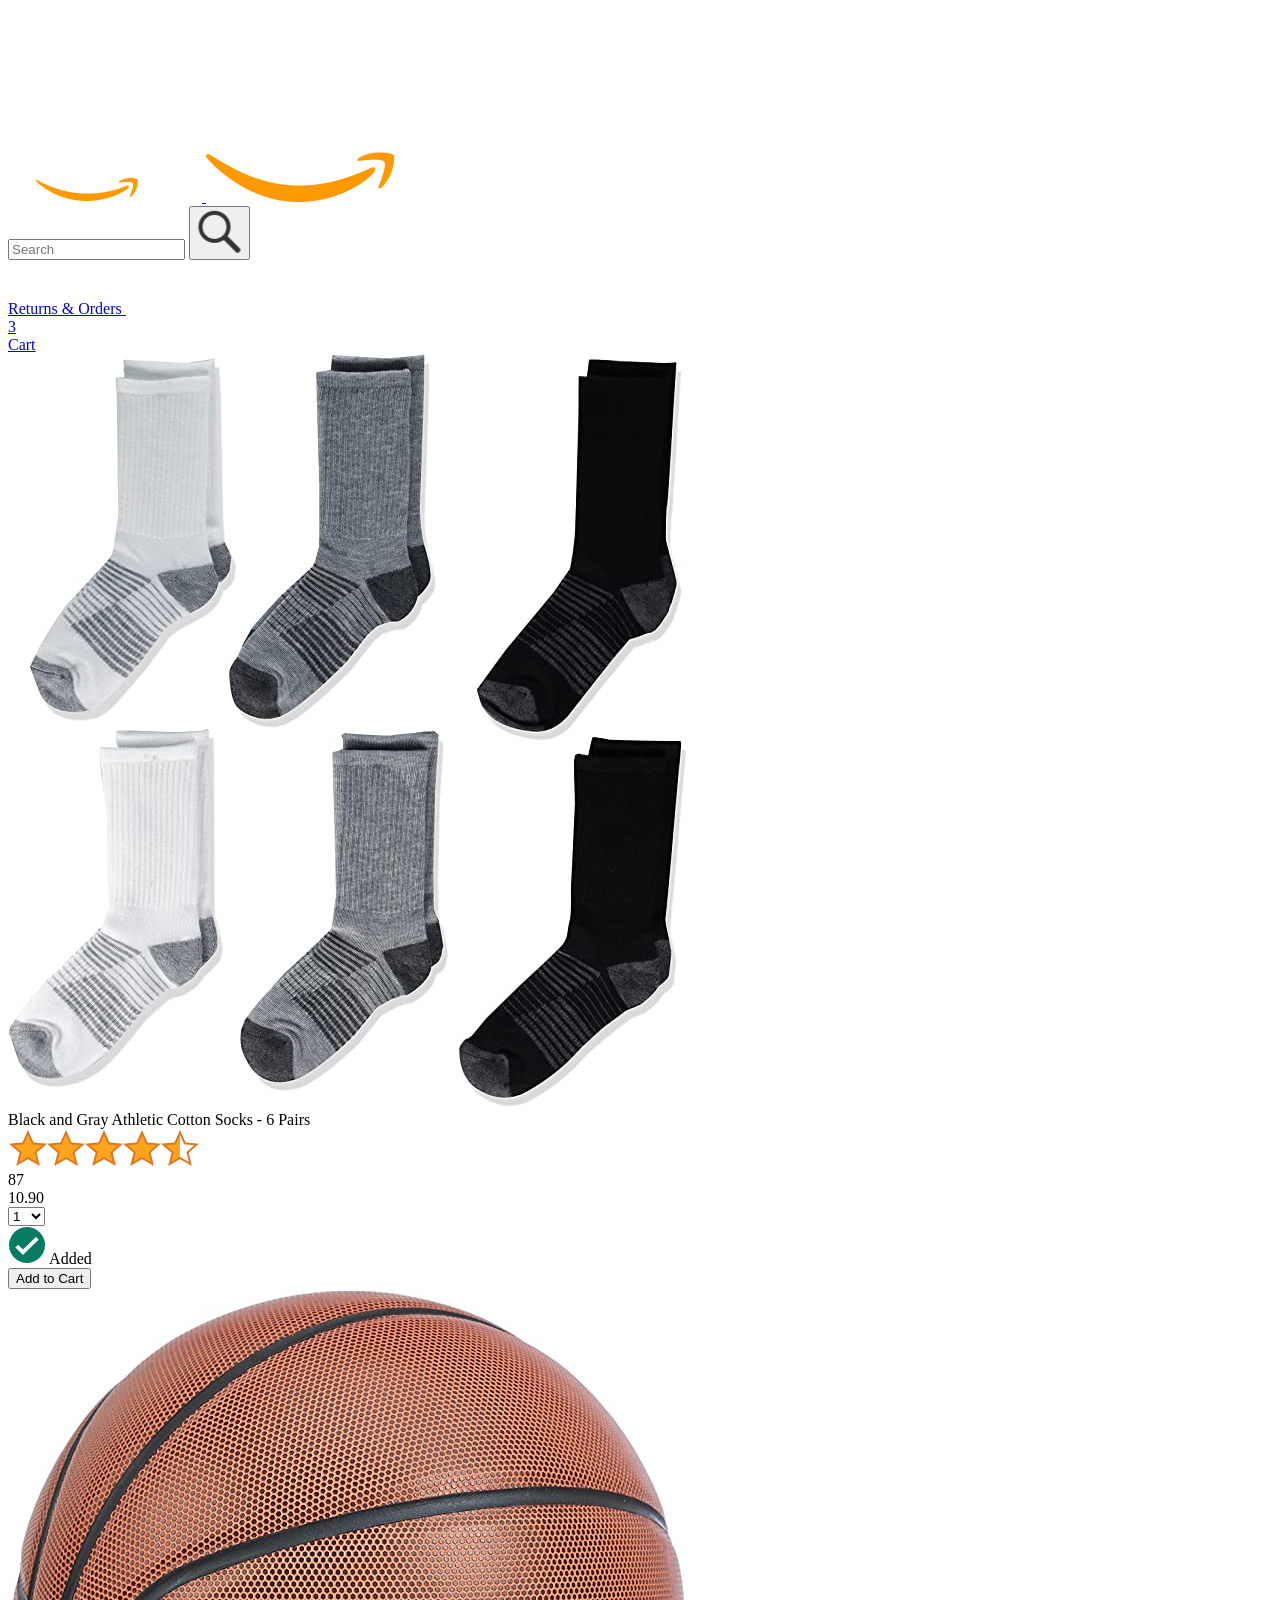
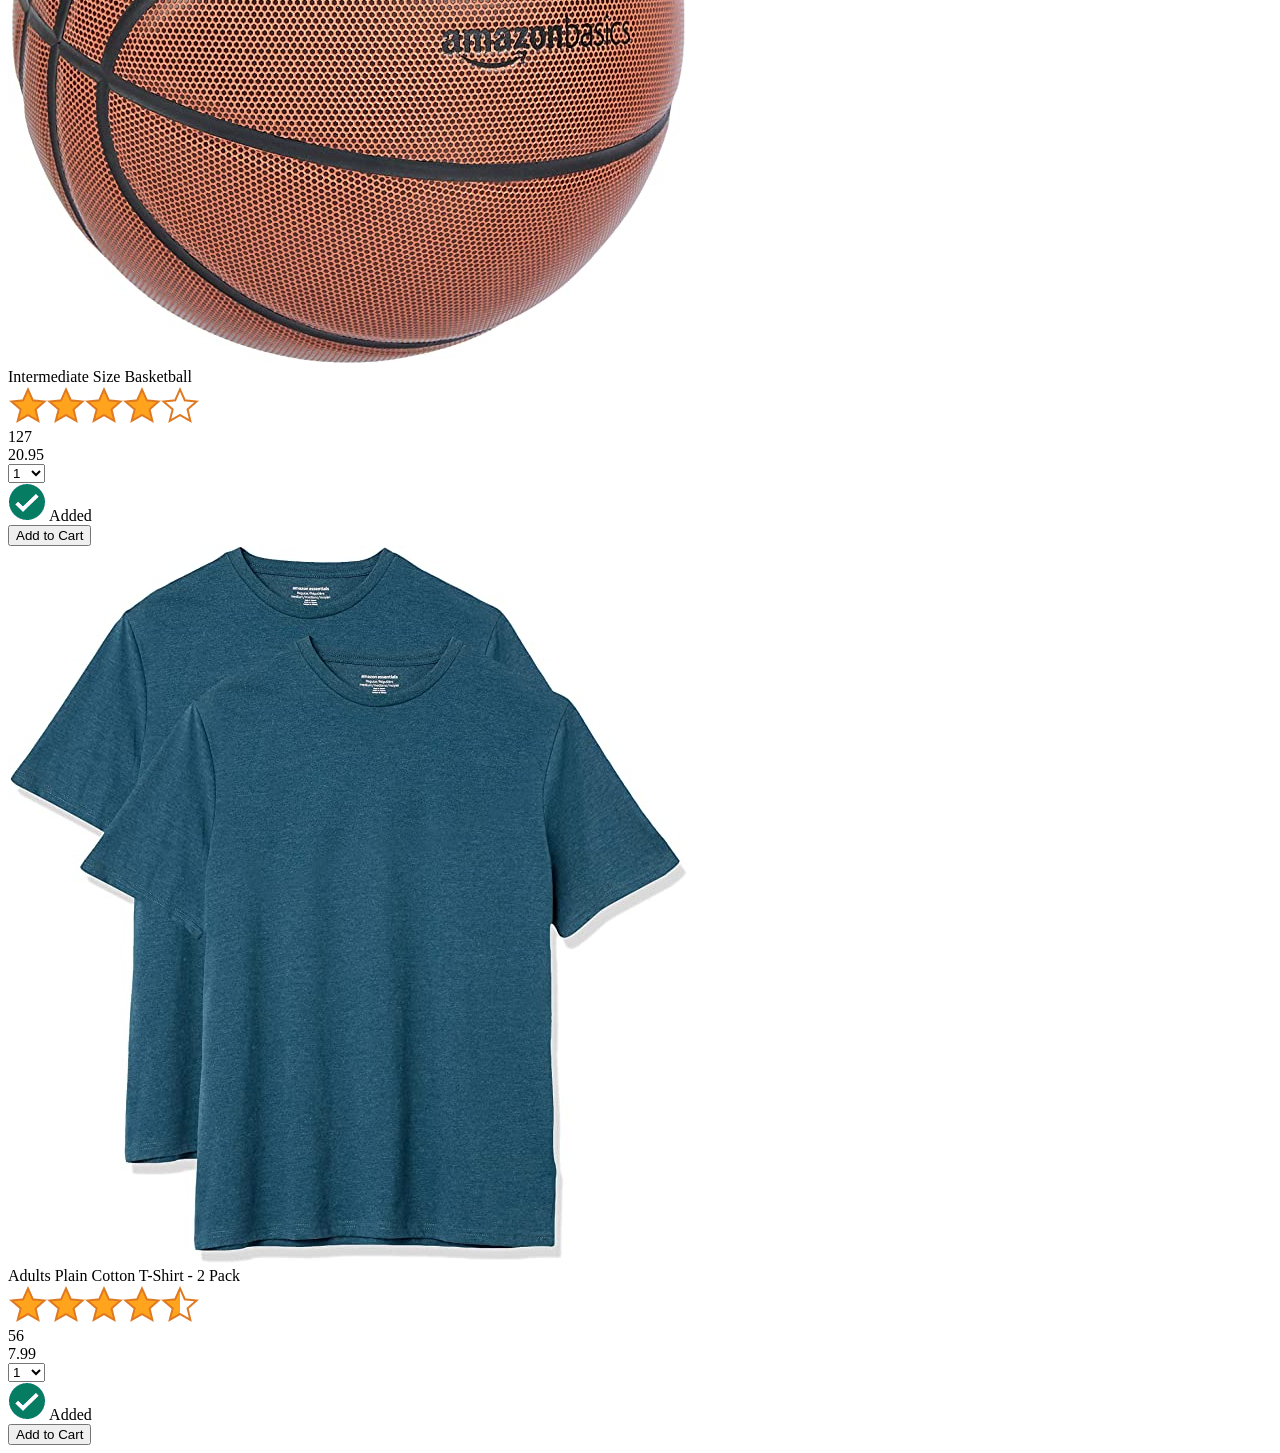
==== amazon.html @ 0410011c "genarate HTML with javaScript" ====
<!DOCTYPE html>
<html>
  <head>
    <title>Amazon Project</title>

    <!-- This code is needed for responsive design to work.
      (Responsive design = make the website look good on
      smaller screen sizes like a phone or a tablet). -->

    <meta name="viewport" content="width=device-width, initial-scale=1">

    <!-- Load a font called Roboto from Google Fonts. -->
    <link rel="preconnect" href="https://fonts.googleapis.com">
    <link rel="preconnect" href="https://fonts.gstatic.com" crossorigin>
    <link href="https://fonts.googleapis.com/css2?family=Roboto:wght@400;500;700&display=swap" rel="stylesheet">

    <!-- Here are the CSS files for this page. -->
    <link rel="stylesheet" href="styles/shared/general.css">
    <link rel="stylesheet" href="styles/shared/amazon-header.css">
    <link rel="stylesheet" href="styles/pages/amazon.css">
  </head>
  <body>
    <div class="amazon-header">
      <div class="amazon-header-left-section">
        <a href="amazon.html" class="header-link">
          <img class="amazon-logo"
            src="images/amazon-logo-white.png">
          <img class="amazon-mobile-logo"
            src="images/amazon-mobile-logo-white.png">
        </a>
      </div>

      <div class="amazon-header-middle-section">
        <input class="search-bar" type="text" placeholder="Search">

        <button class="search-button">
          <img class="search-icon" src="images/icons/search-icon.png">
        </button>
      </div>

      <div class="amazon-header-right-section">
        <a class="orders-link header-link" href="orders.html">
          <span class="returns-text">Returns</span>
          <span class="orders-text">& Orders</span>
        </a>

        <a class="cart-link header-link" href="checkout.html">
          <img class="cart-icon" src="images/icons/cart-icon.png">
          <div class="cart-quantity">3</div>
          <div class="cart-text">Cart</div>
        </a>
      </div>
    </div>
    
    <div class="main">
      <div class="products-grid js-products-grid">
       
      </div>
    </div>

    <script src="/scripts/amazon.js"></script>
  </body>
</html>
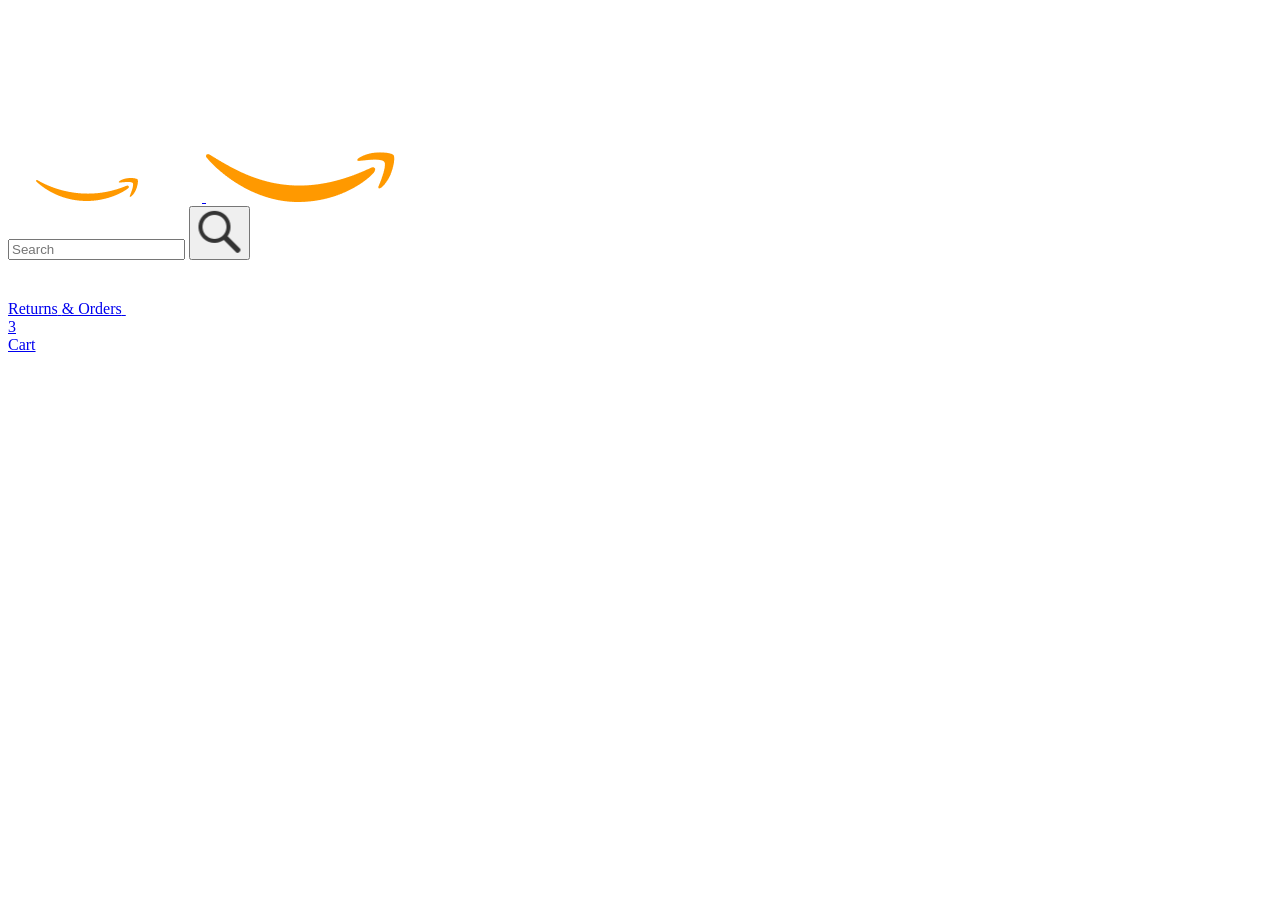
==== commit 3ce2020a: "use product.js file" ====
--- a/amazon.html
+++ b/amazon.html
@@ -58,6 +58,8 @@
       </div>
     </div>
 
+
+    <script src="data/products.js"></script>
     <script src="/scripts/amazon.js"></script>
   </body>
 </html>
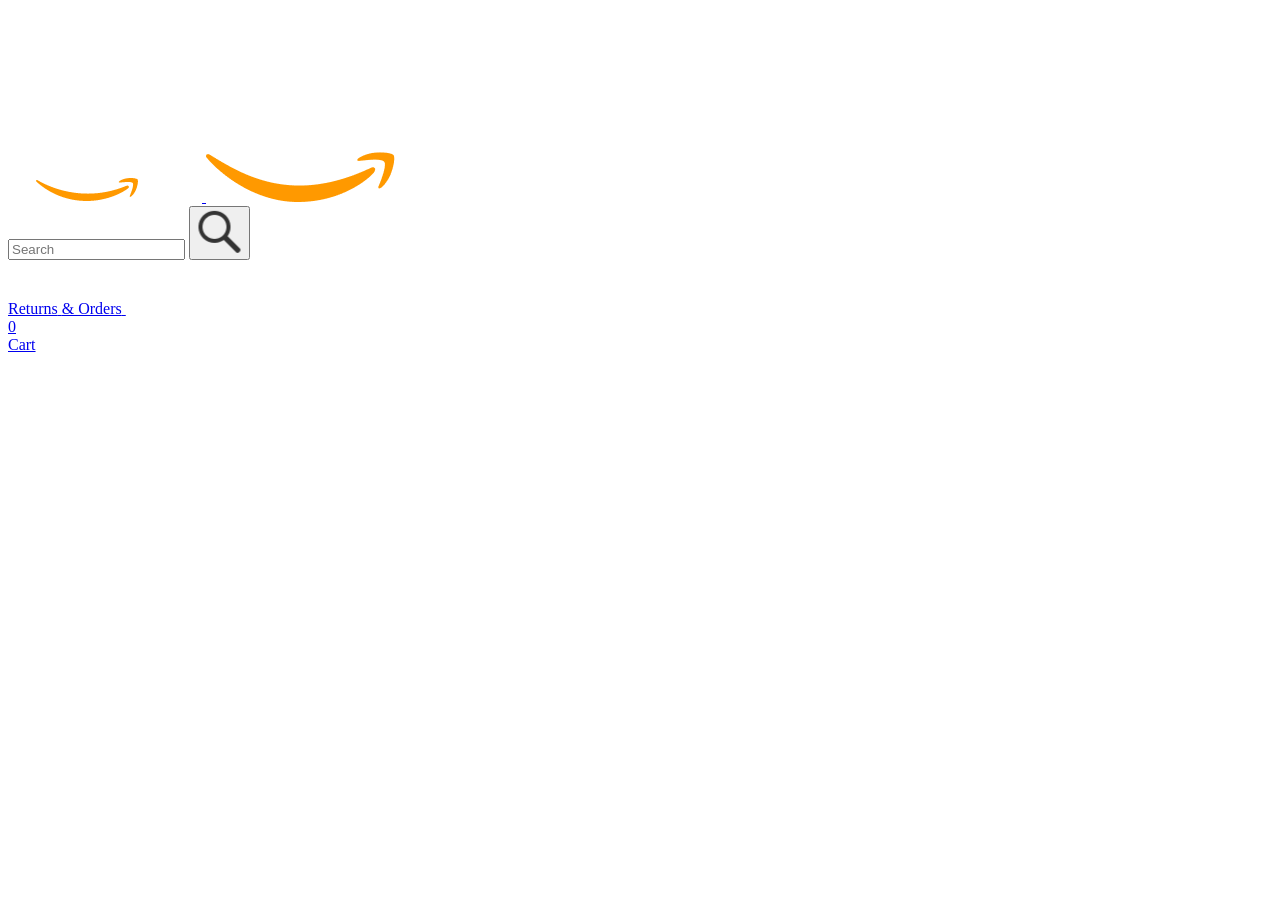
==== commit b84b47e4: "make the cart quantity interactive" ====
--- a/amazon.html
+++ b/amazon.html
@@ -46,7 +46,7 @@
 
         <a class="cart-link header-link" href="checkout.html">
           <img class="cart-icon" src="images/icons/cart-icon.png">
-          <div class="cart-quantity">3</div>
+          <div class="cart-quantity js-cart-quantity">0</div>
           <div class="cart-text">Cart</div>
         </a>
       </div>
@@ -59,6 +59,7 @@
     </div>
 
 
+    <script src="data/cart.js"></script>
     <script src="data/products.js"></script>
     <script src="/scripts/amazon.js"></script>
   </body>
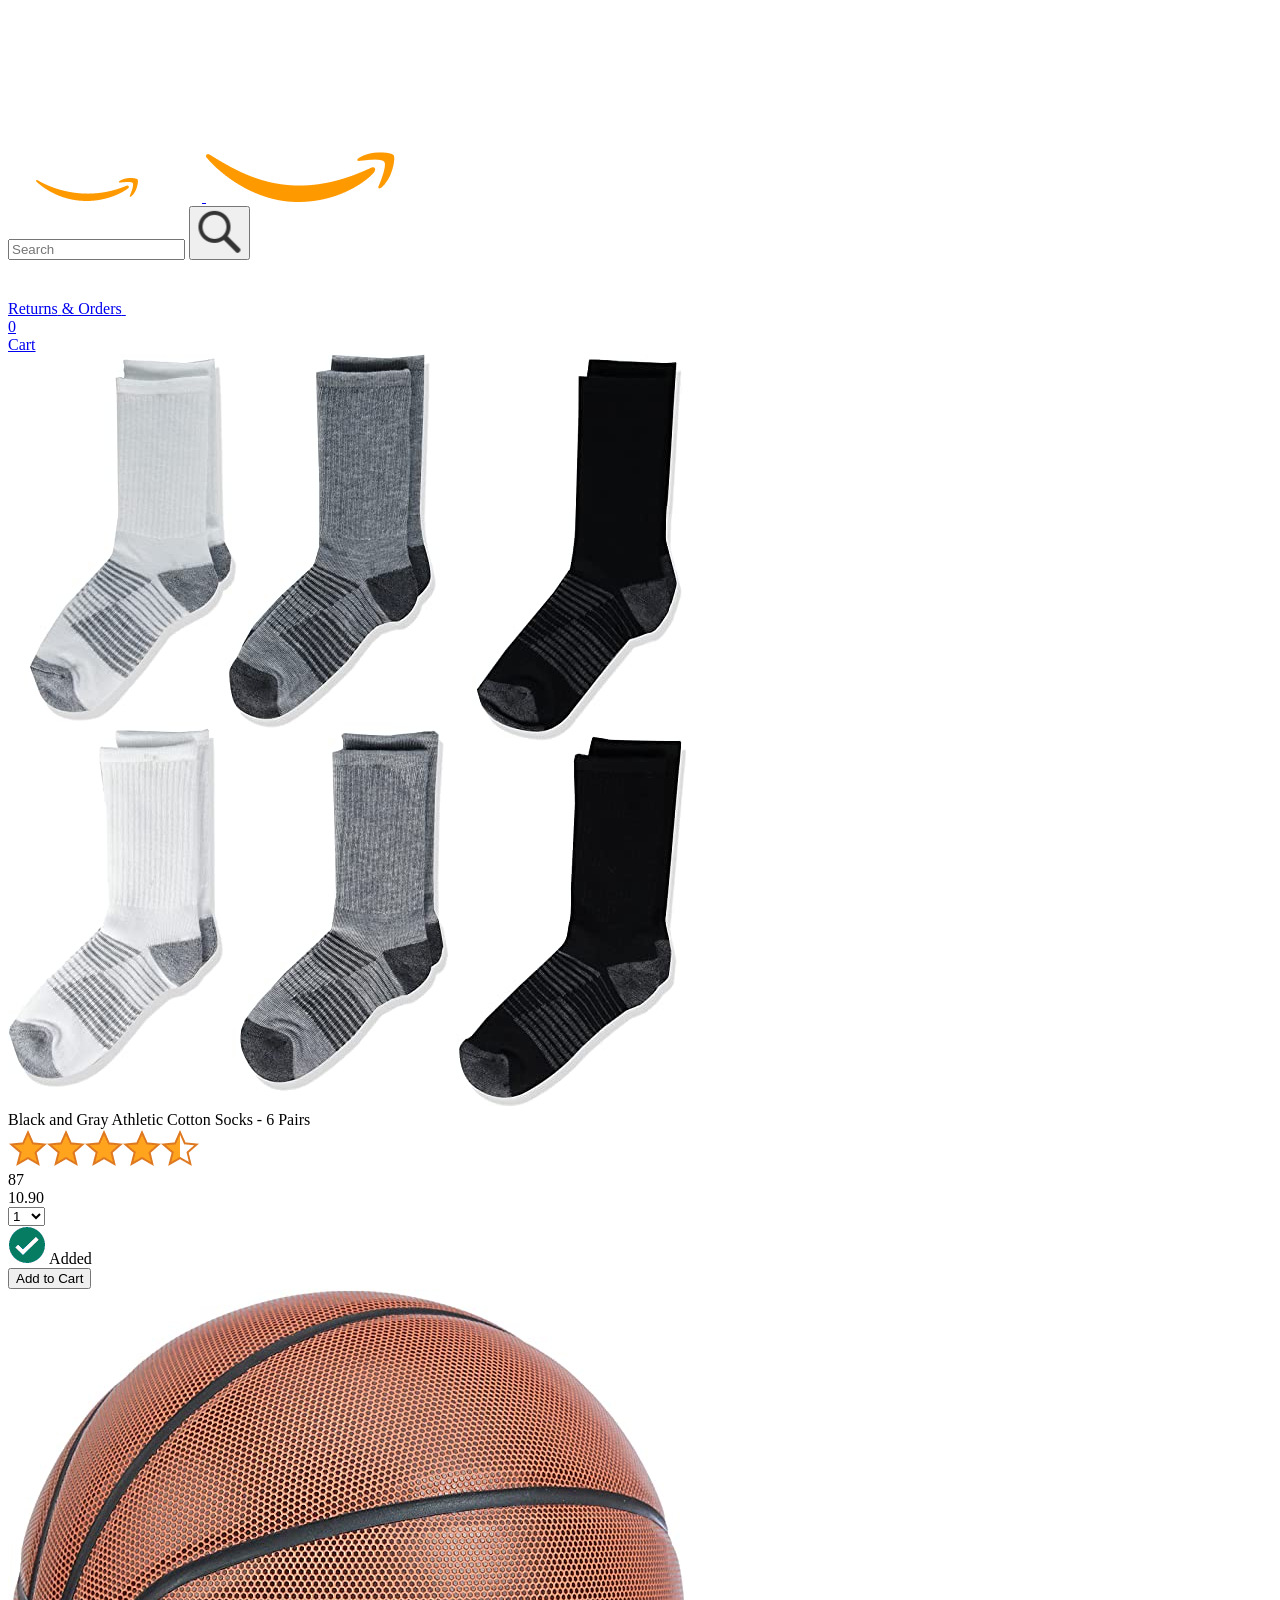
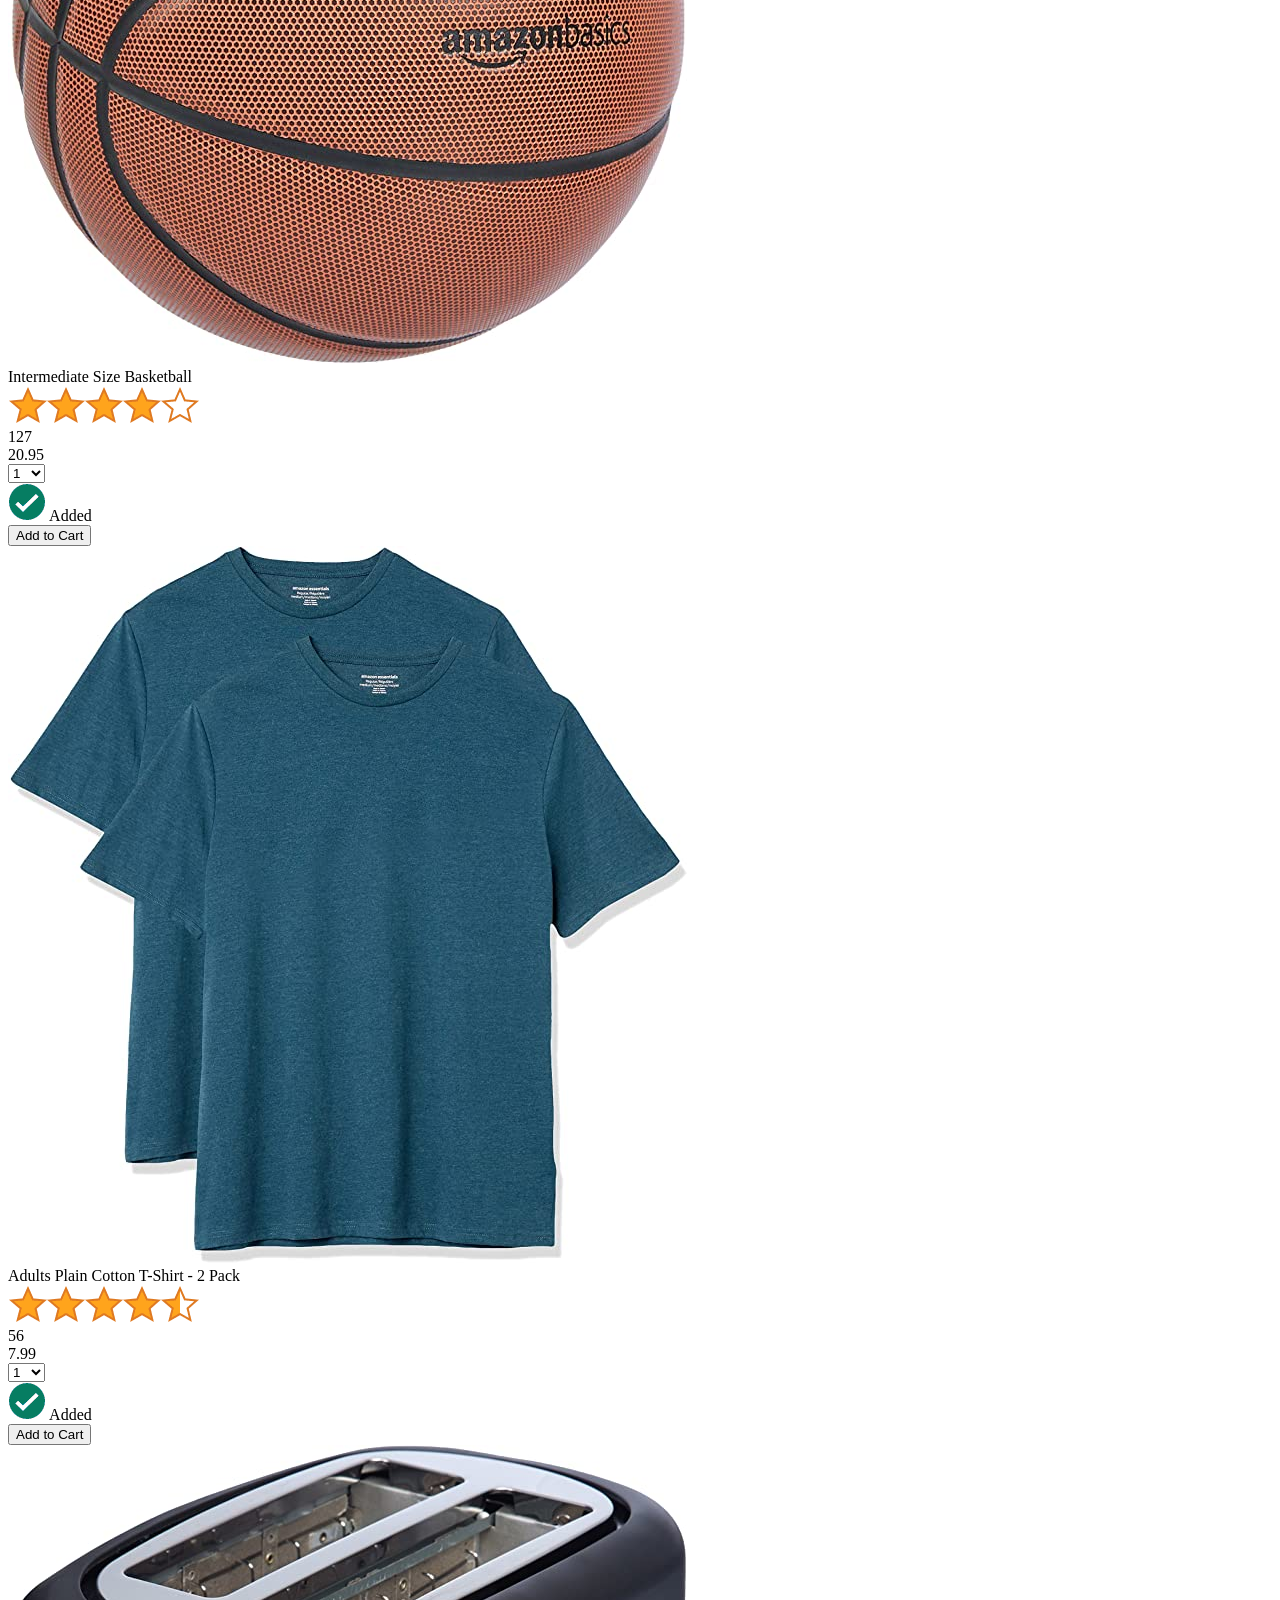
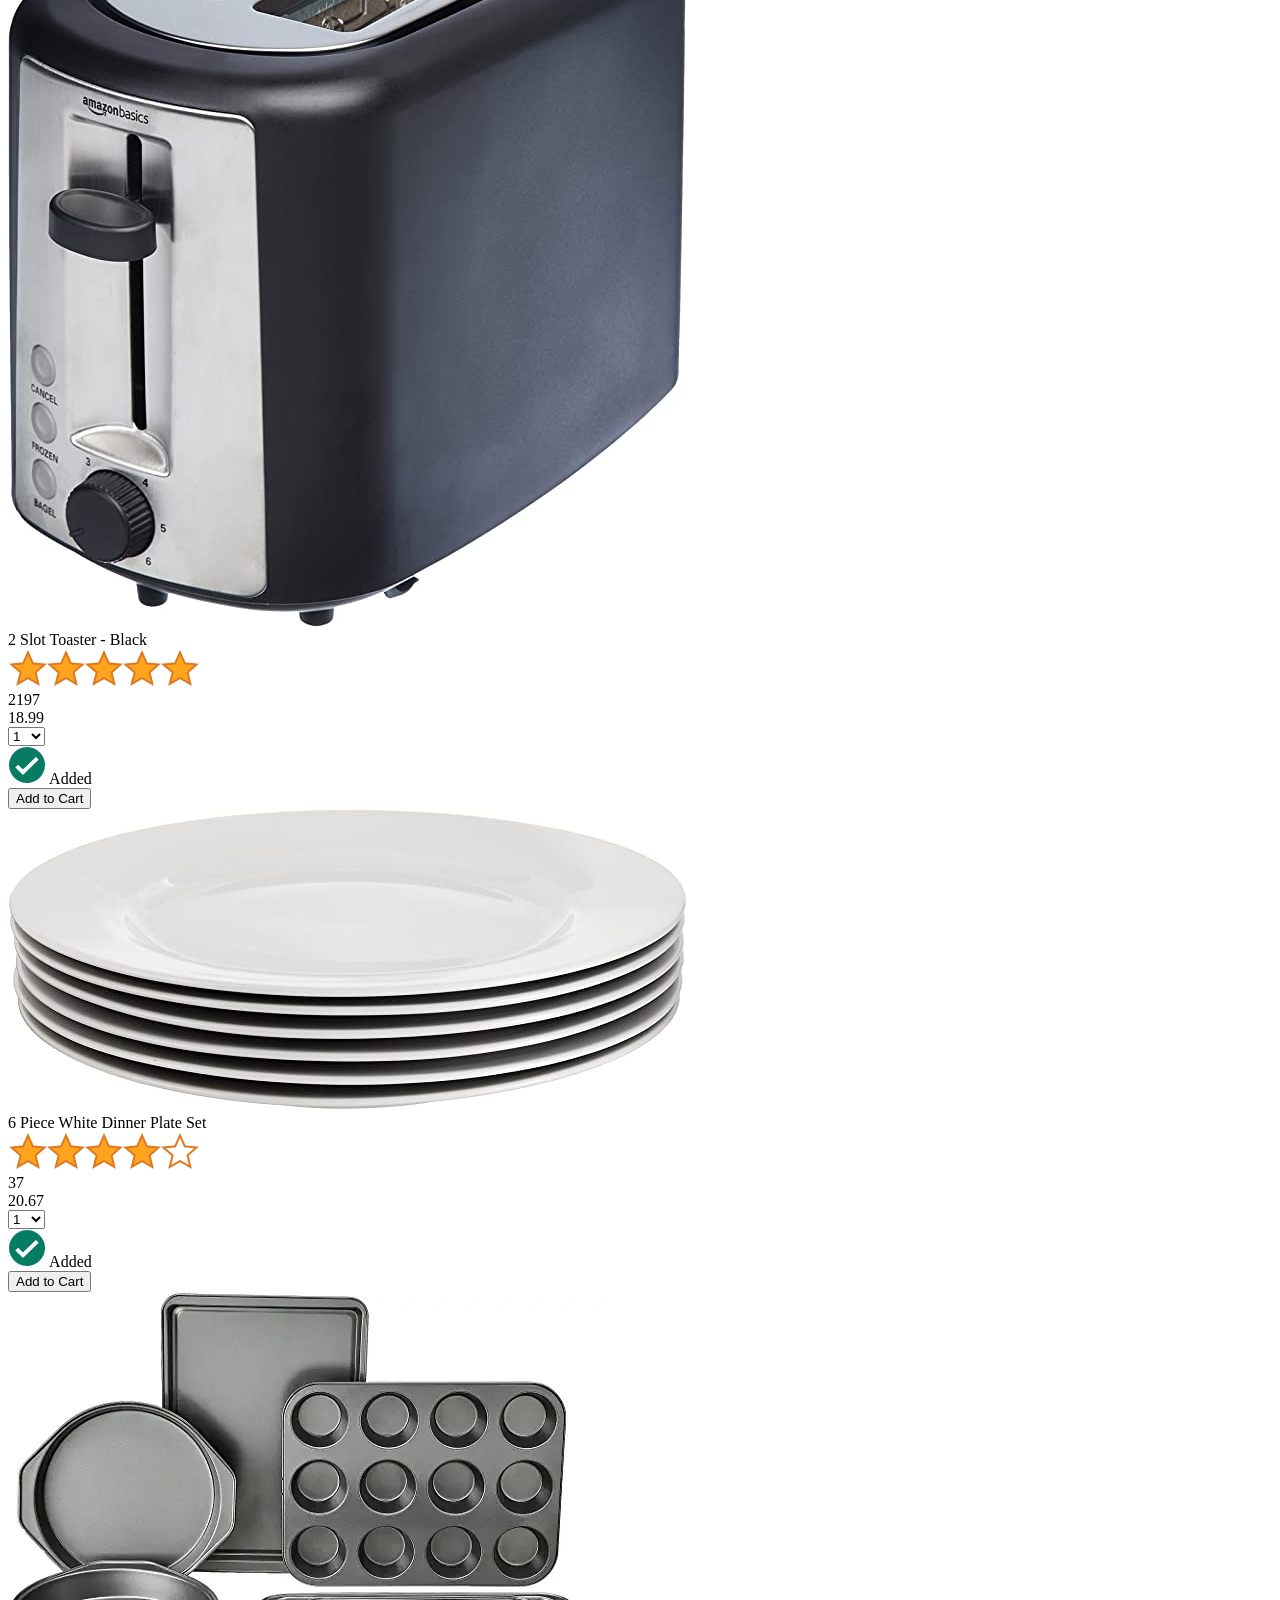
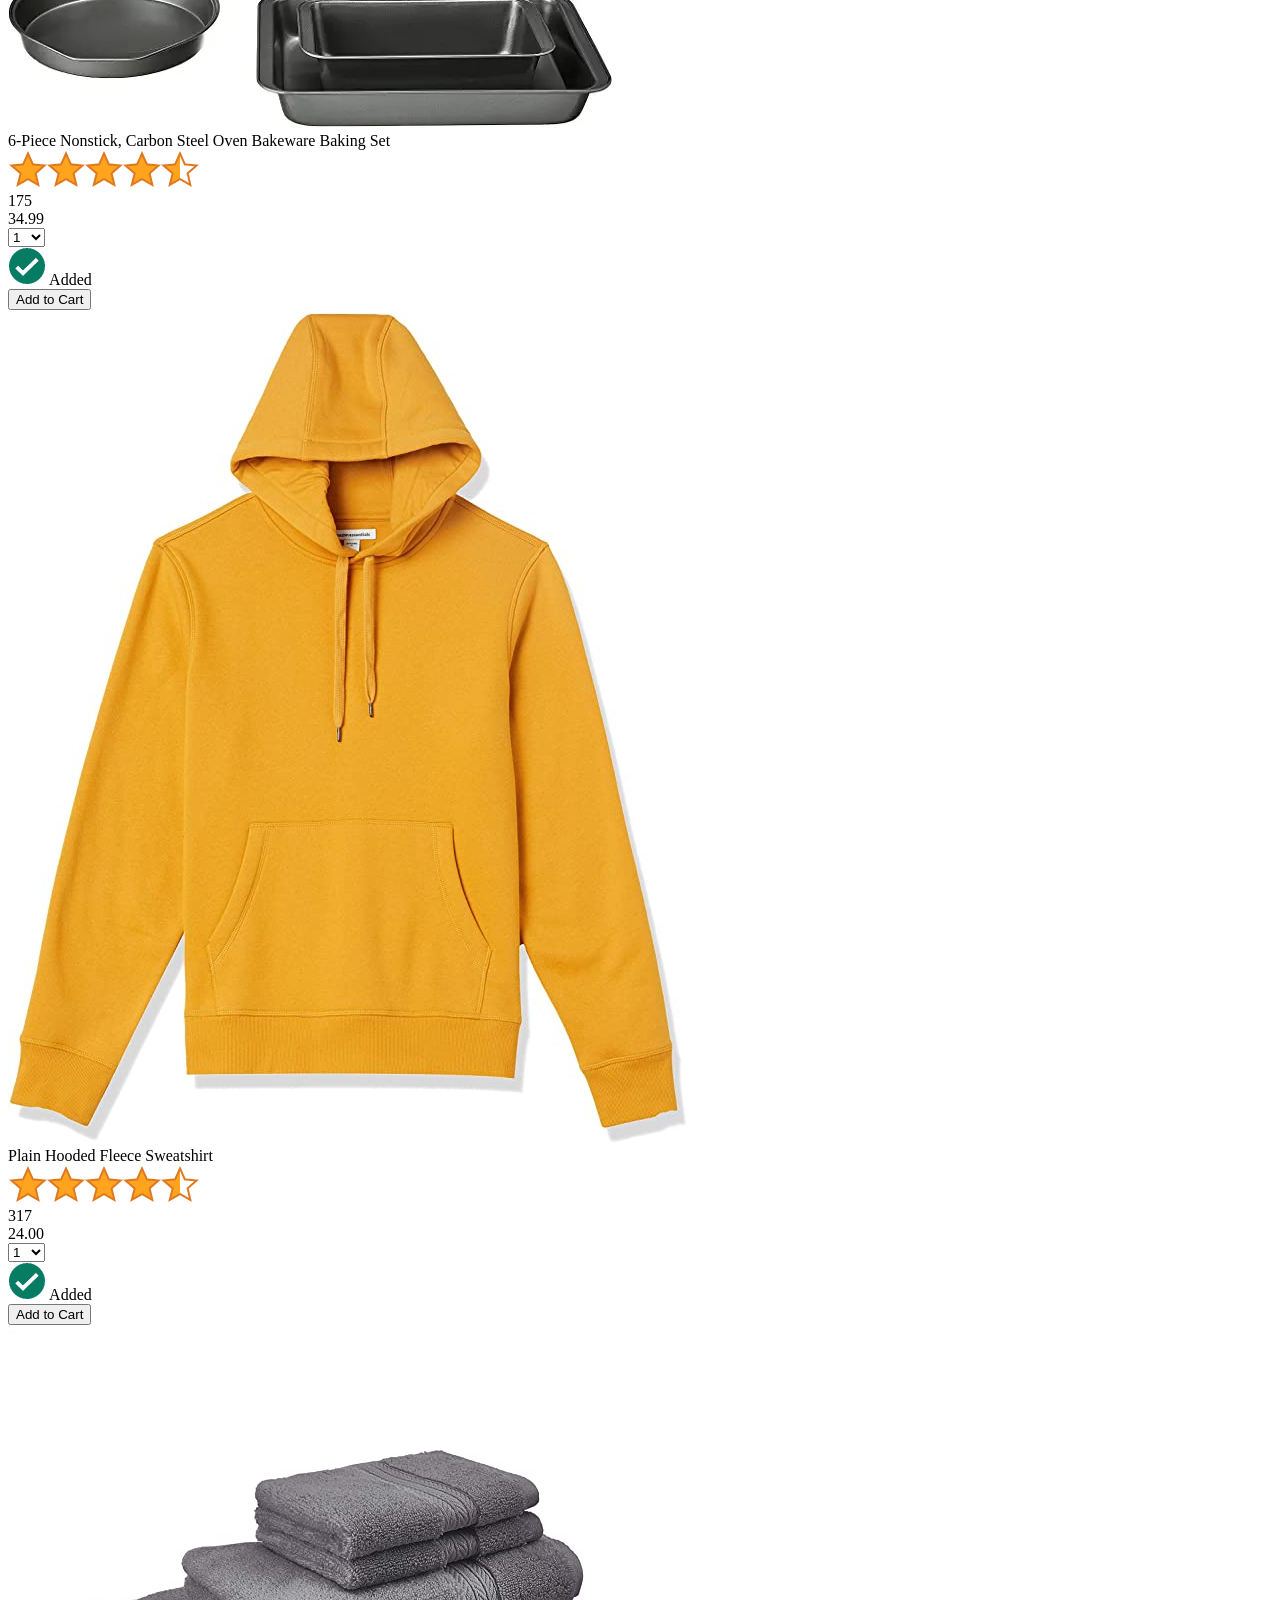
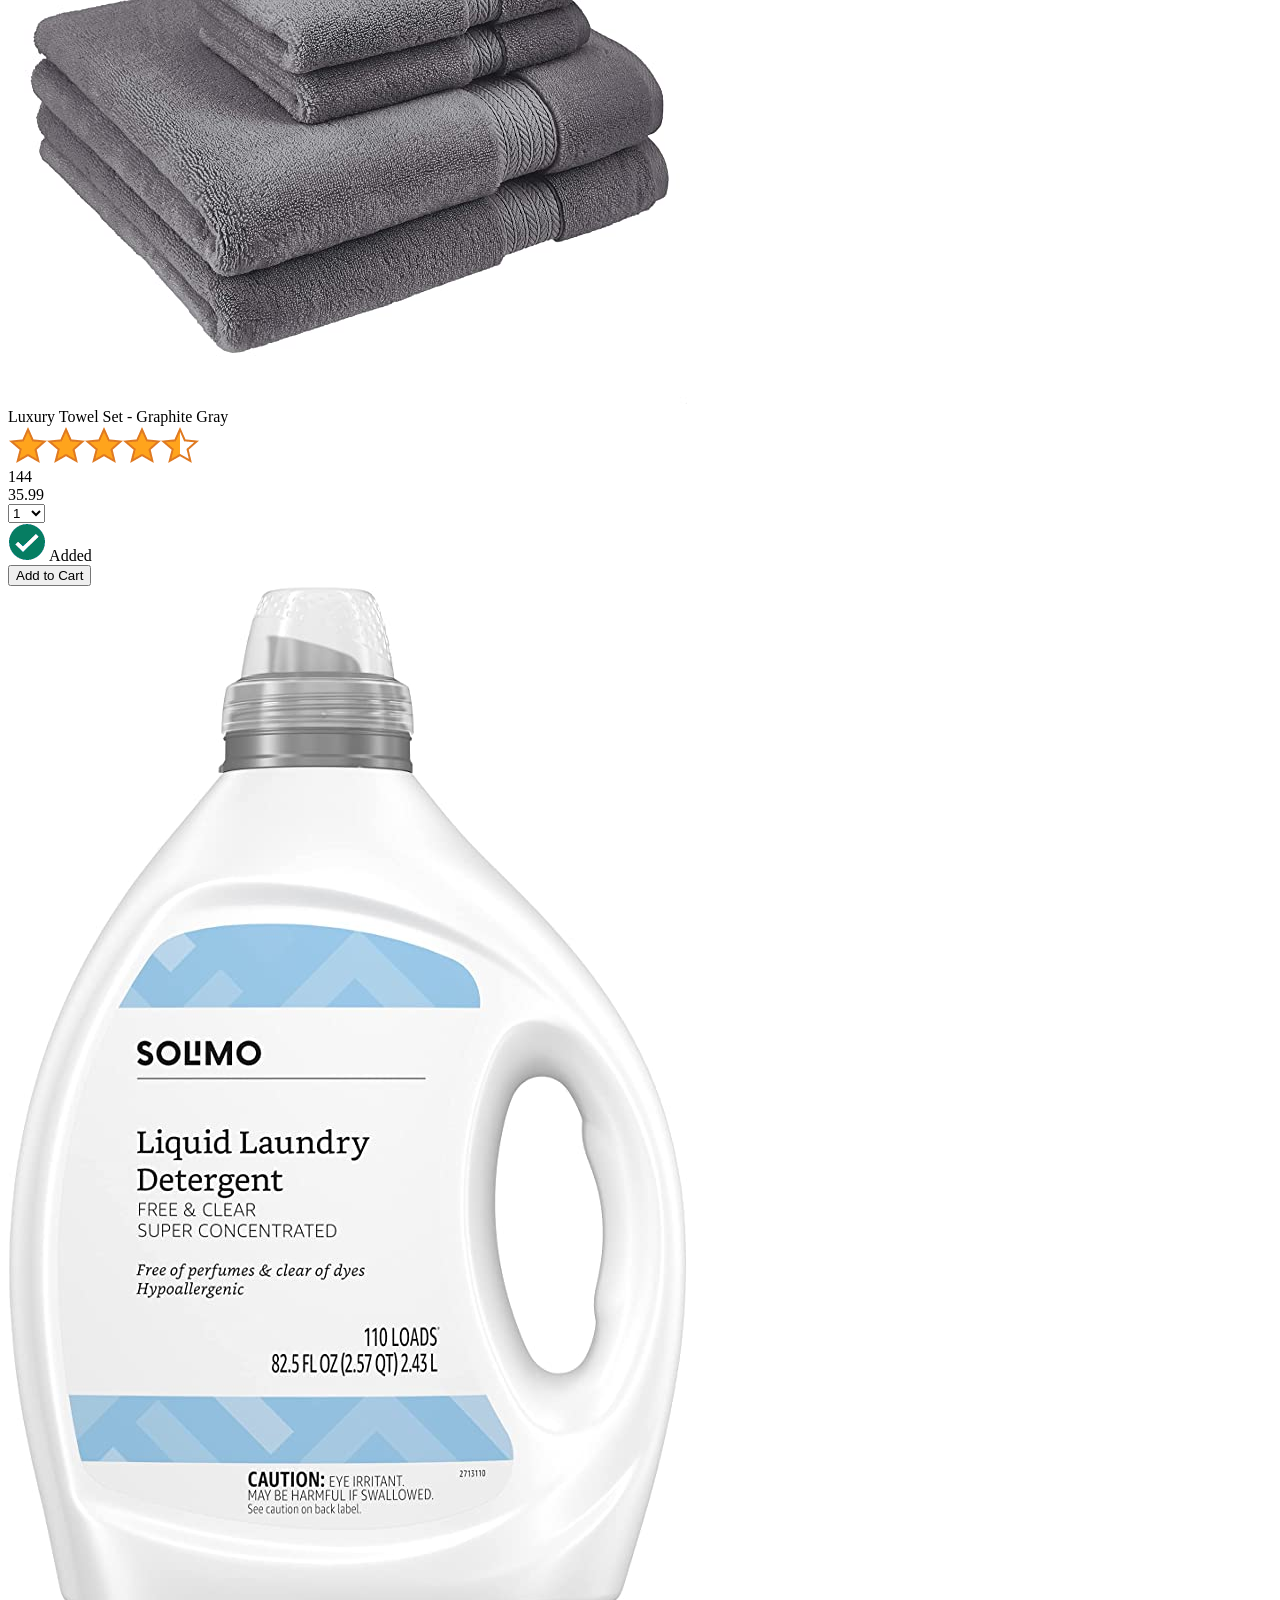
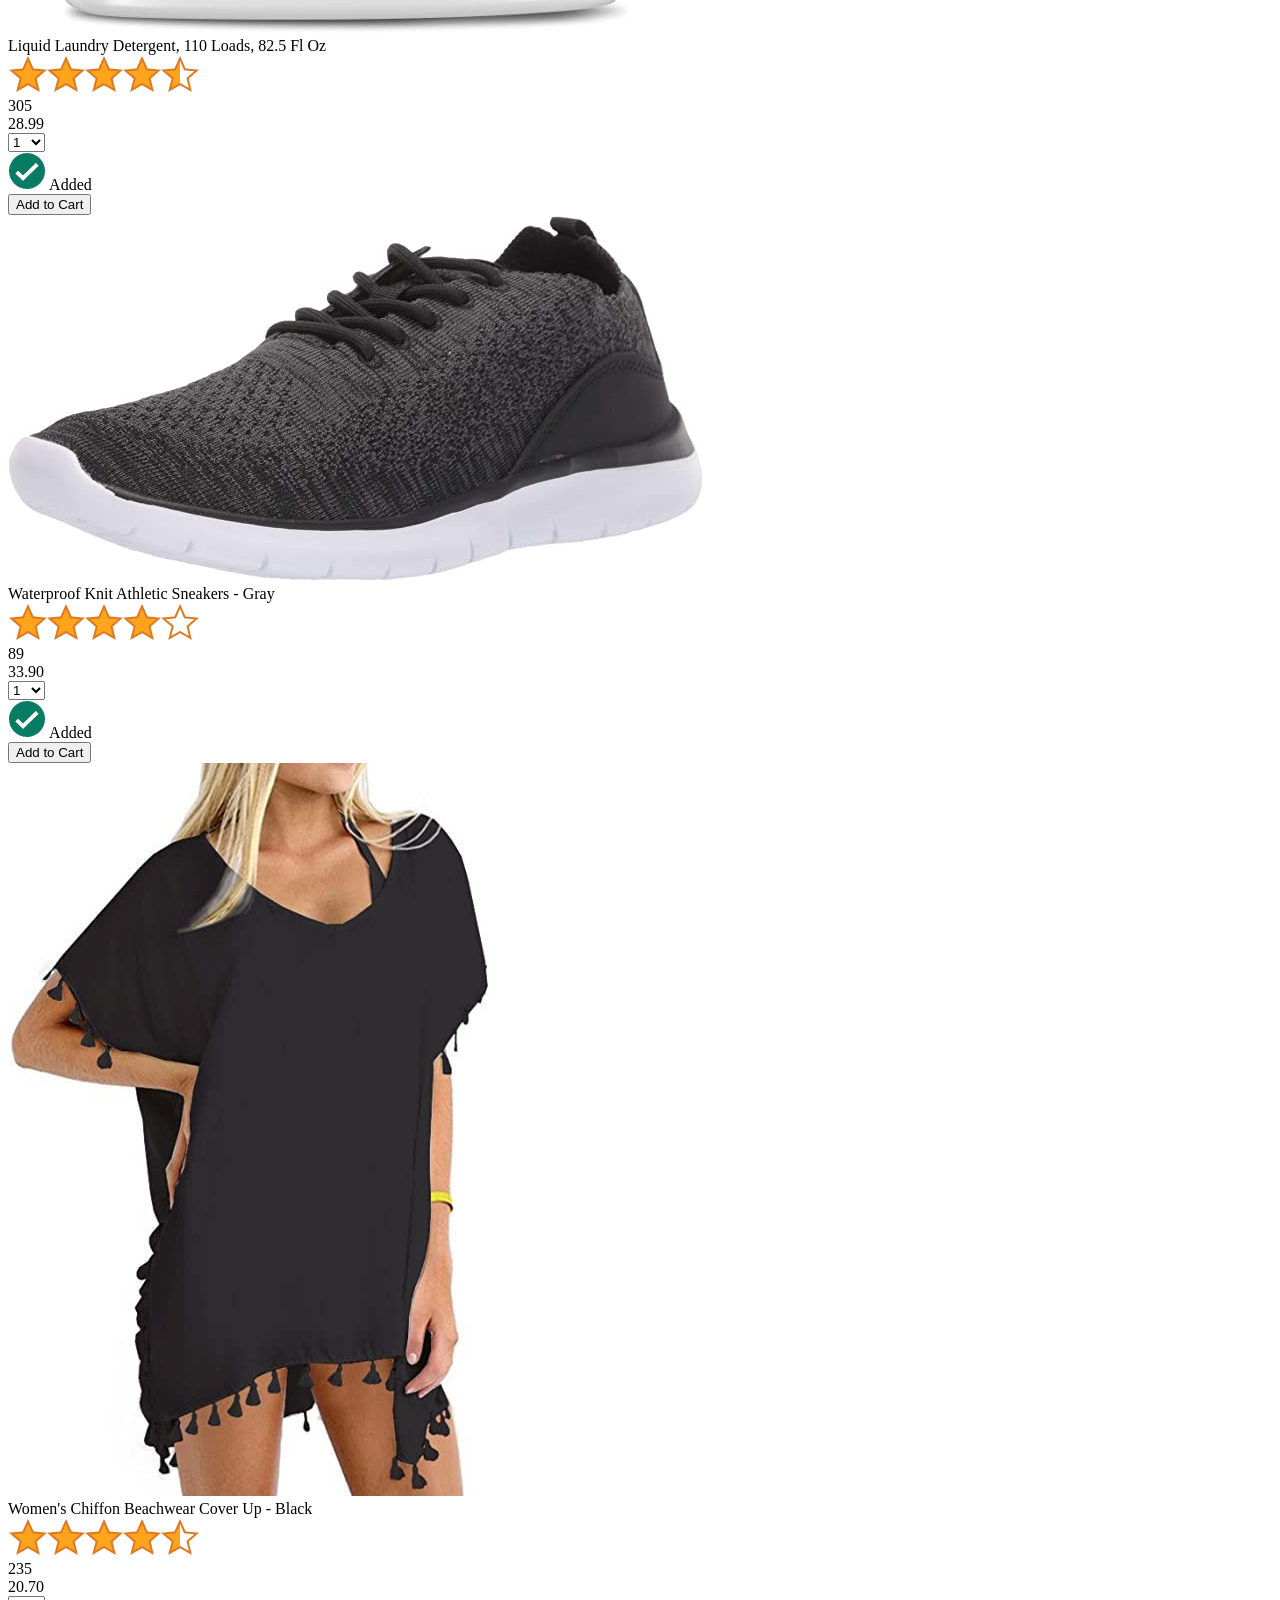
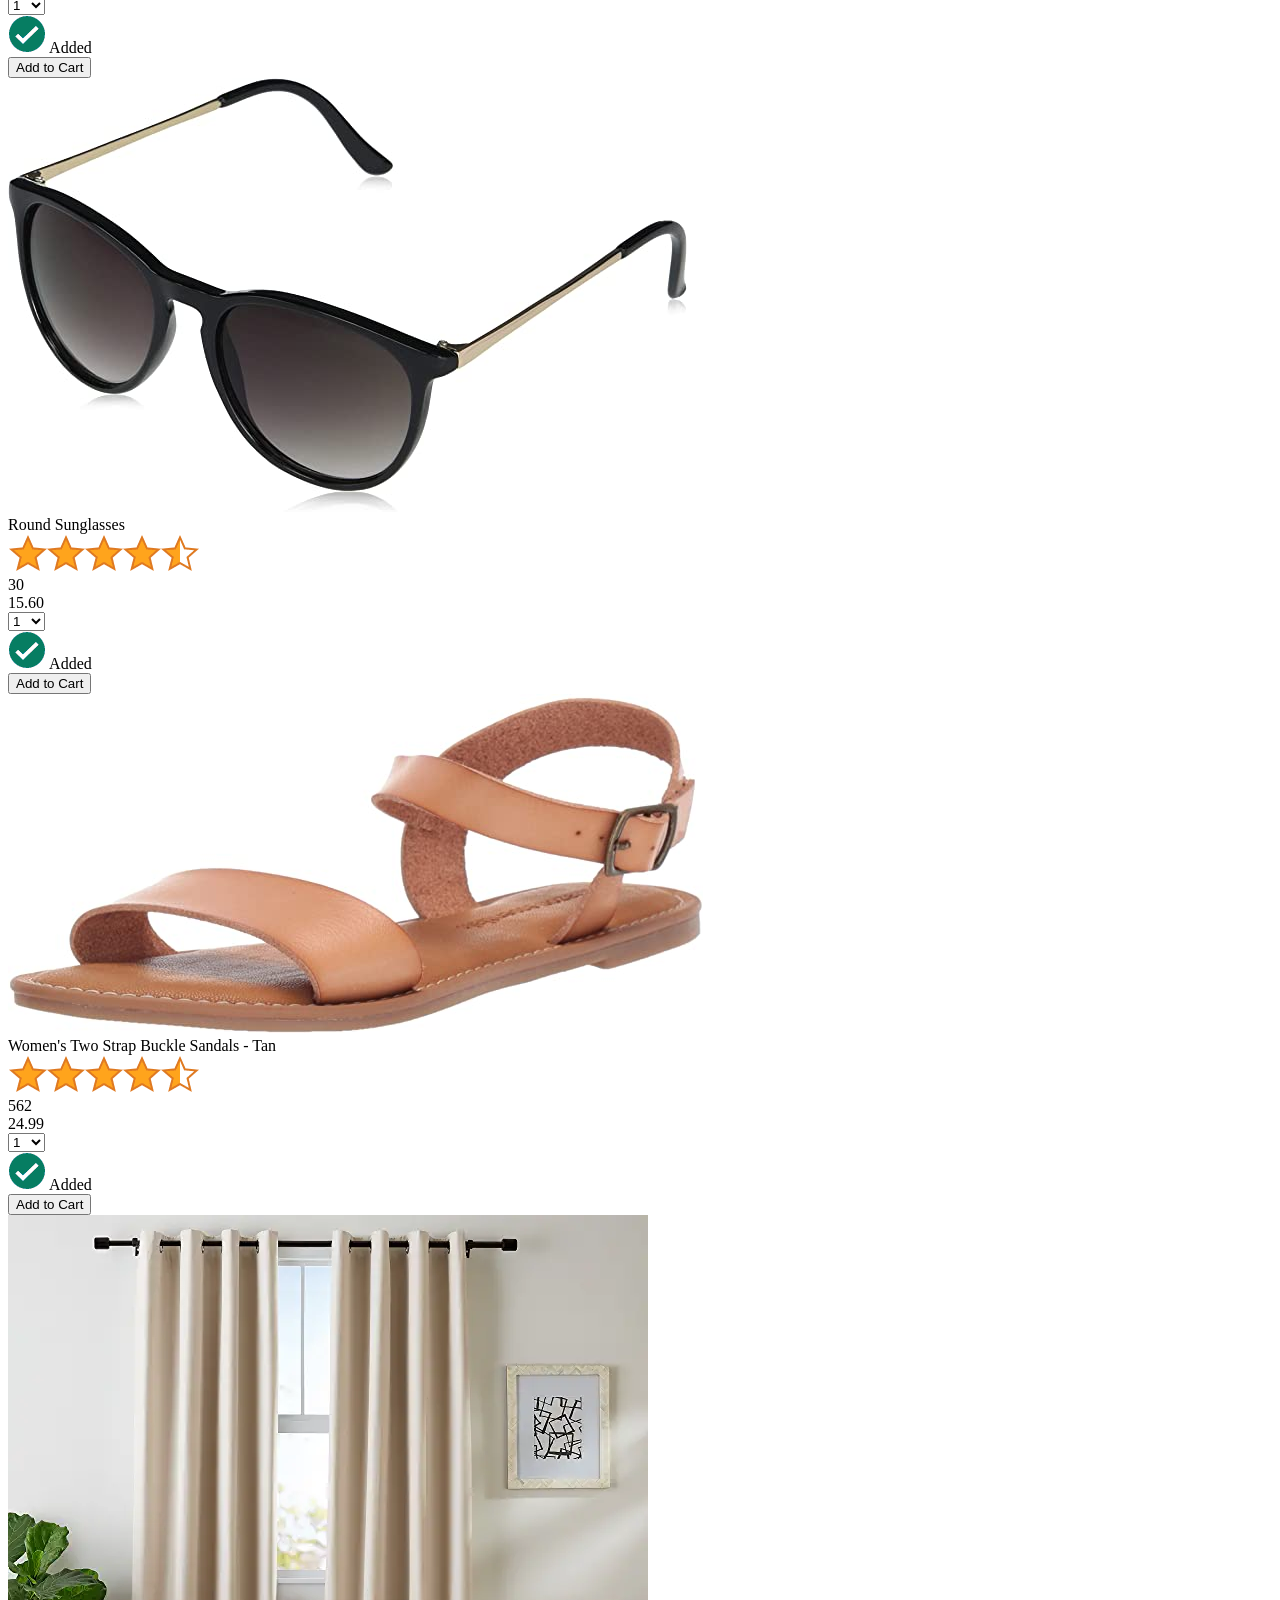
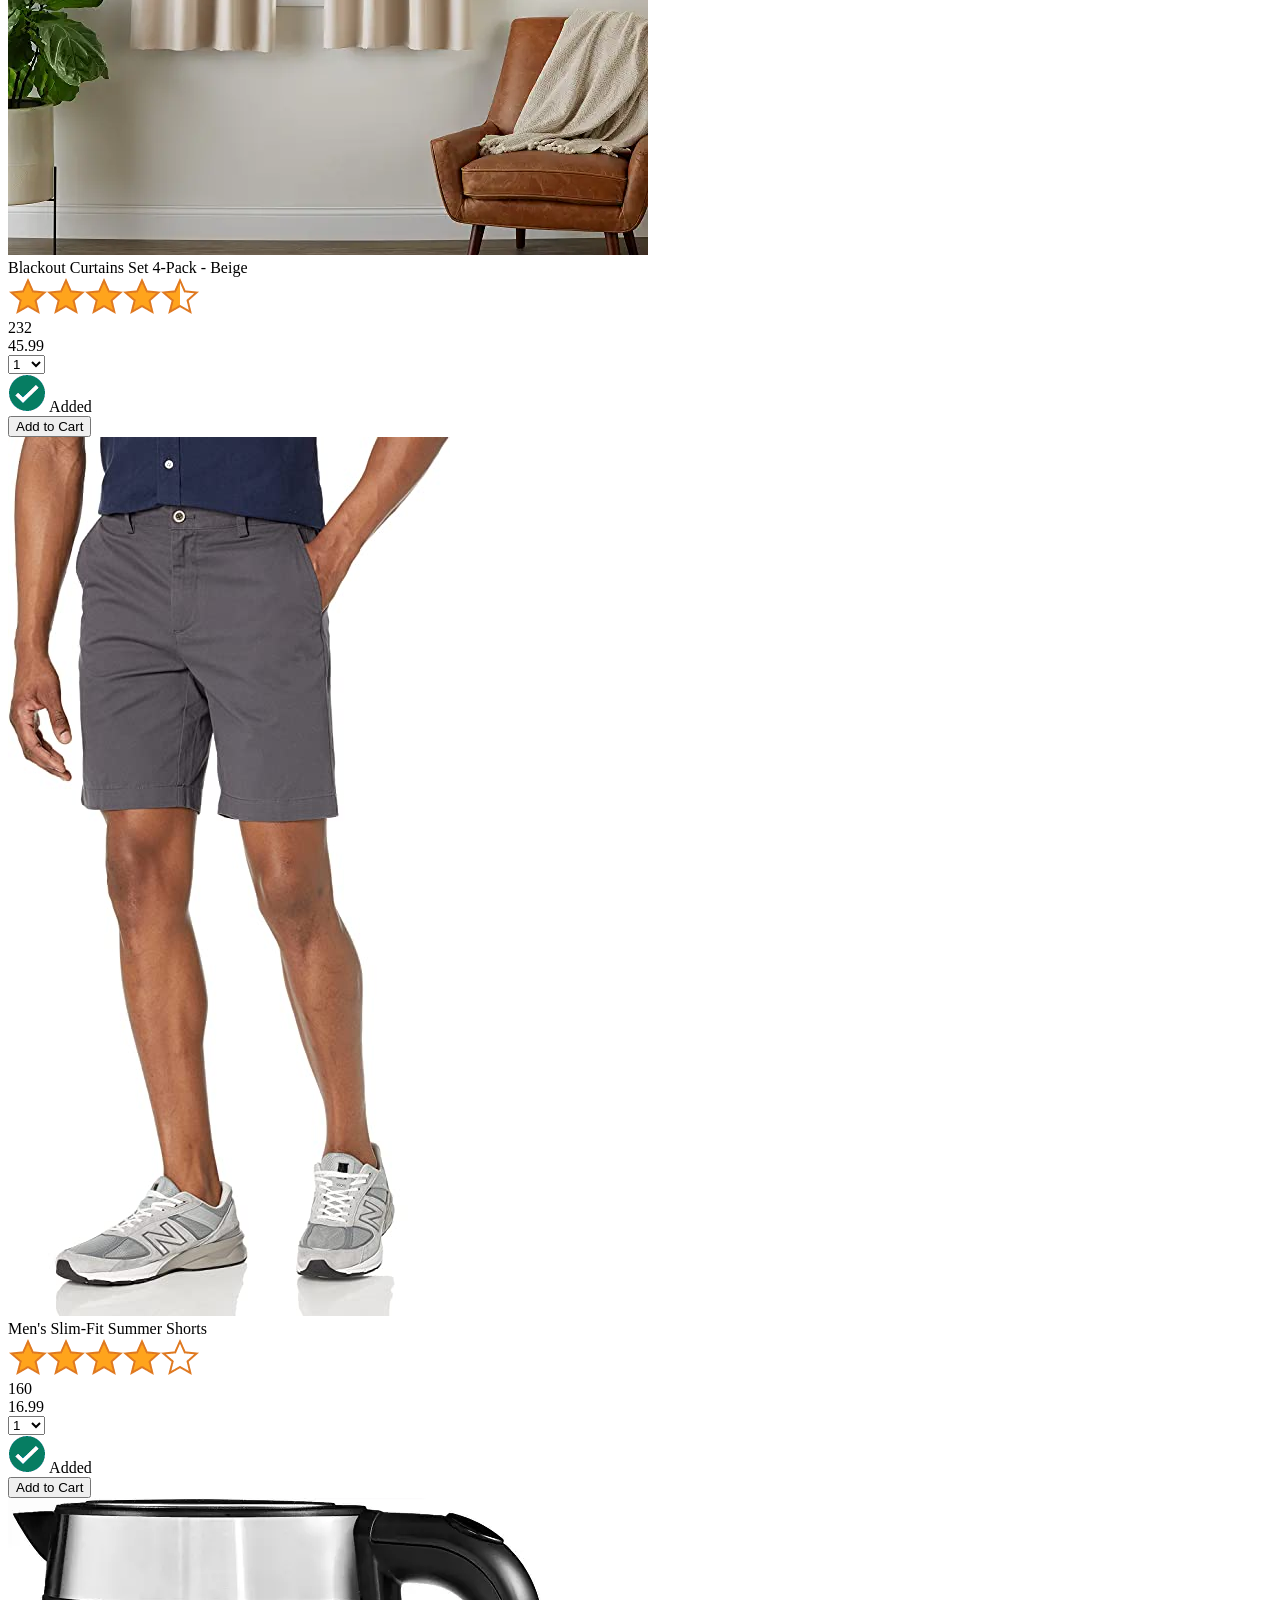
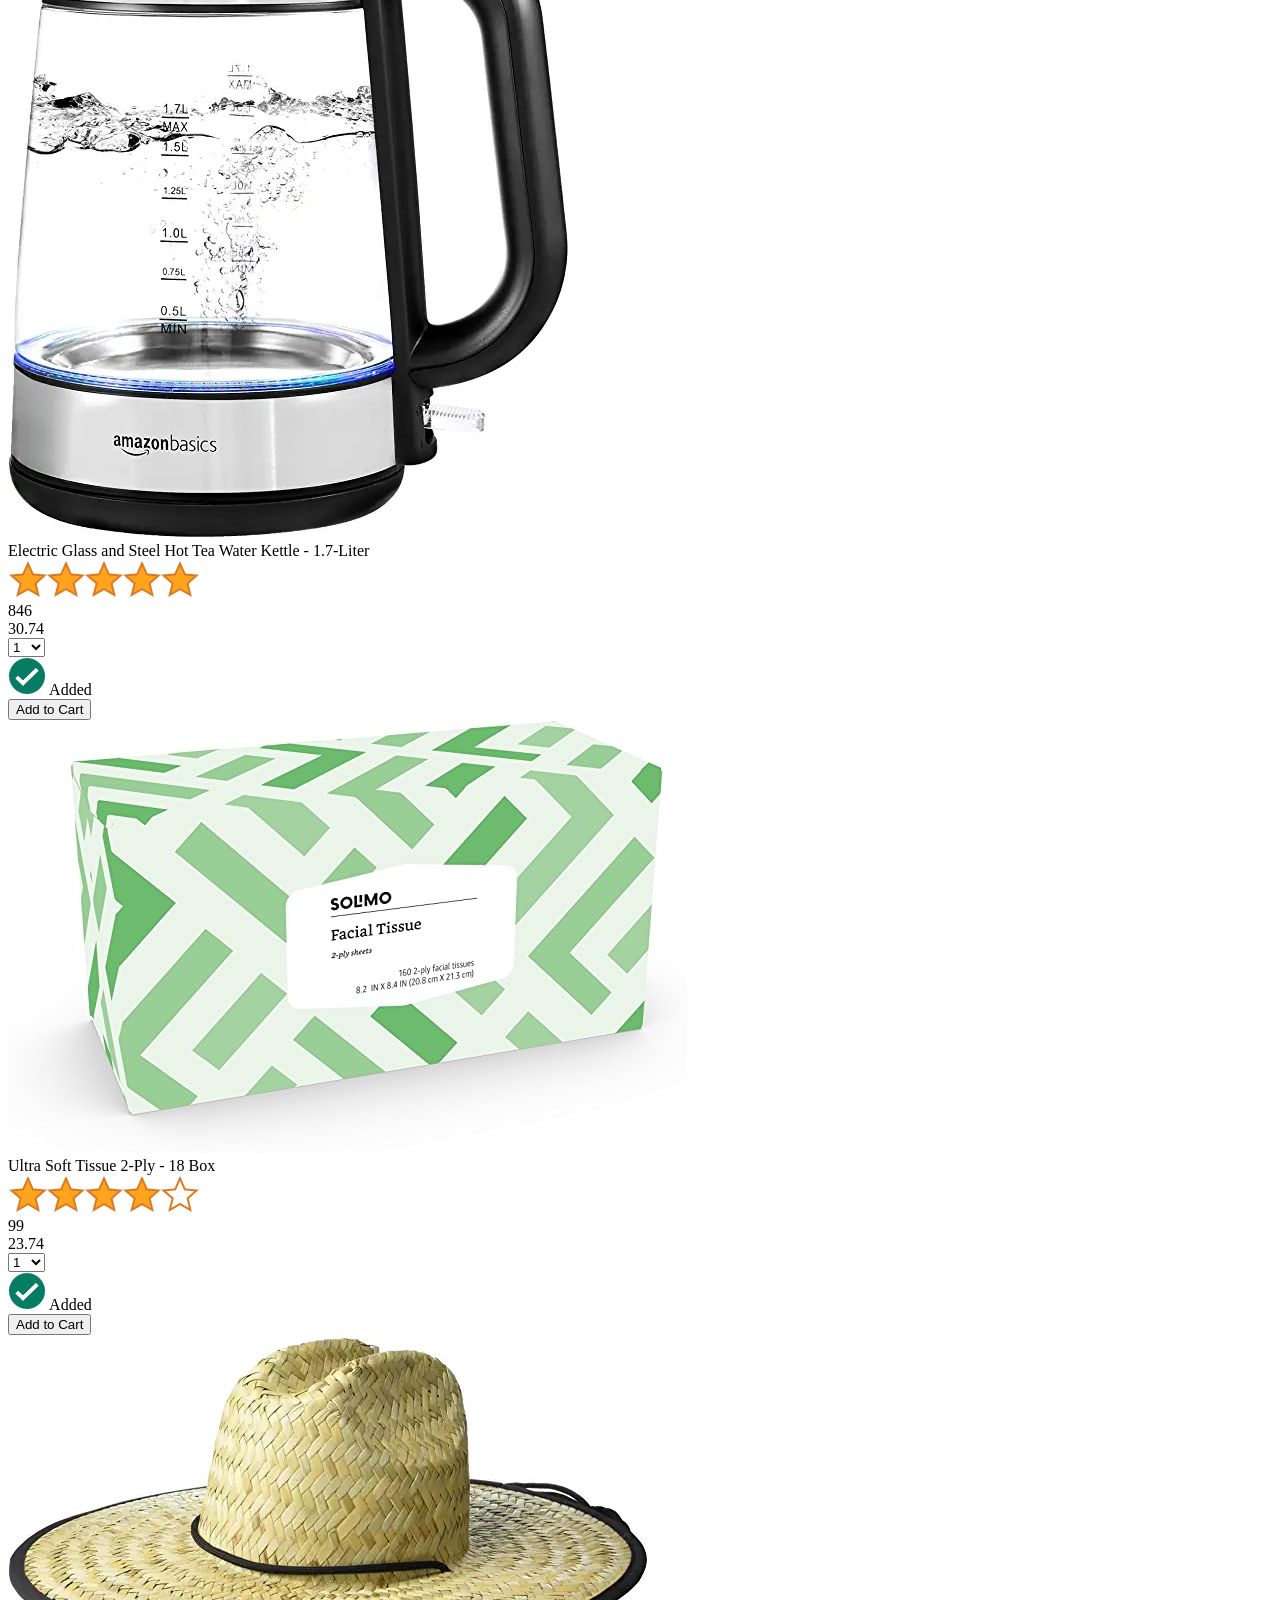
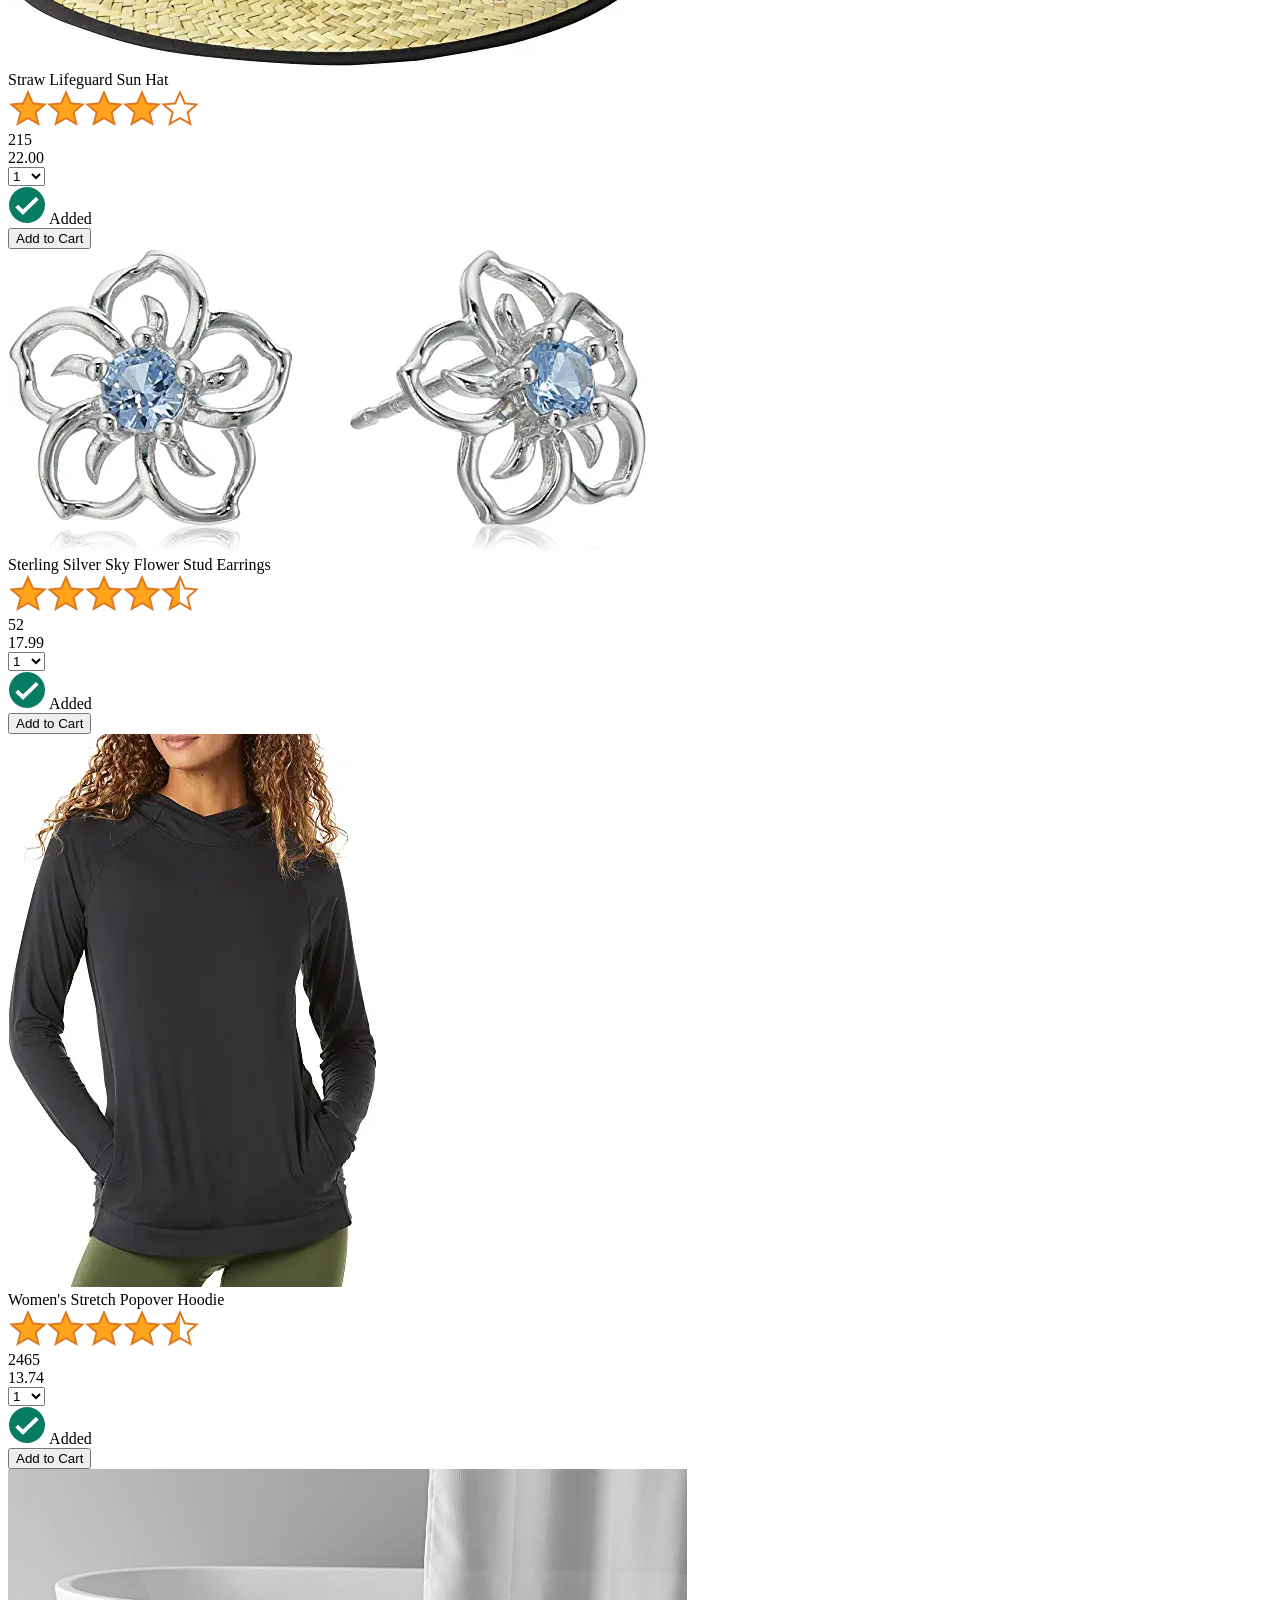
==== commit 4c39d989: "import products from products.js" ====
--- a/amazon.html
+++ b/amazon.html
@@ -59,8 +59,8 @@
     </div>
 
 
-    <script src="data/cart.js"></script>
-    <script src="data/products.js"></script>
-    <script src="/scripts/amazon.js"></script>
+    
+    
+    <script type="module" src="/scripts/amazon.js"></script>
   </body>
 </html>
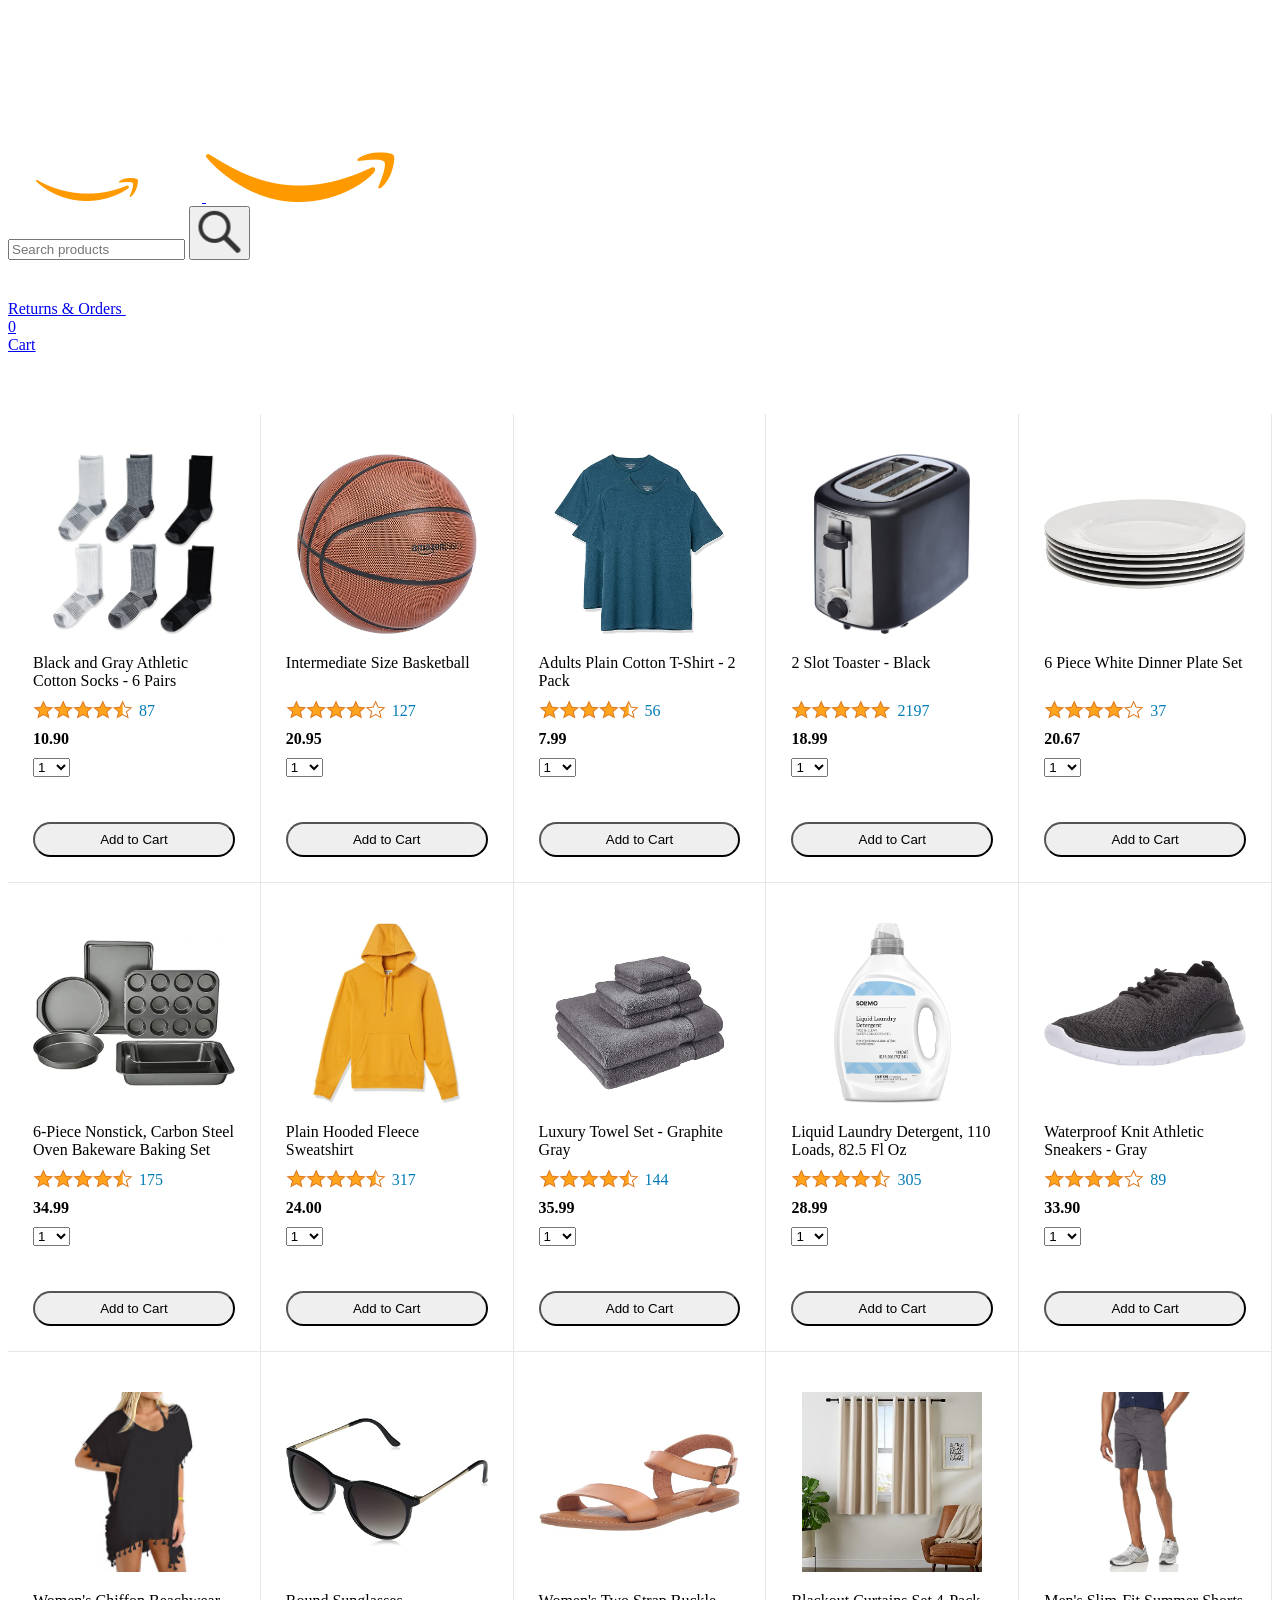
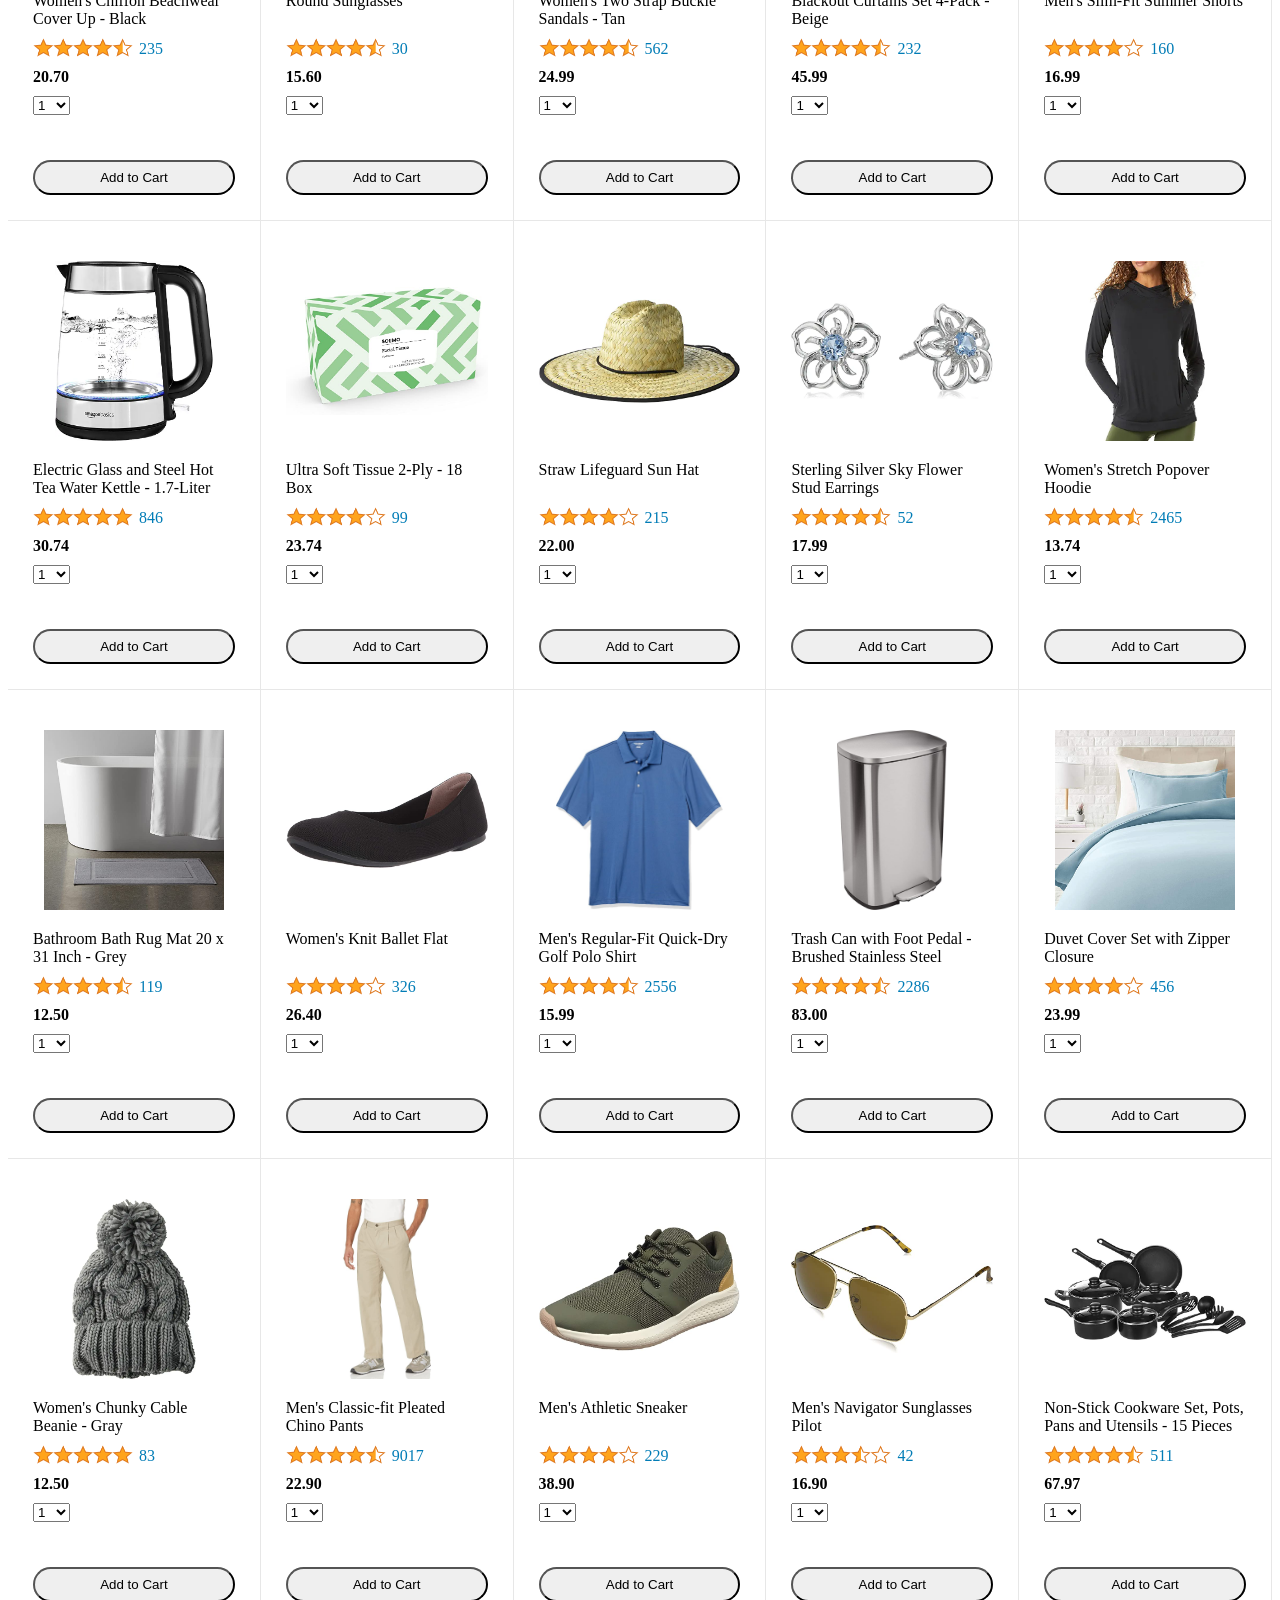
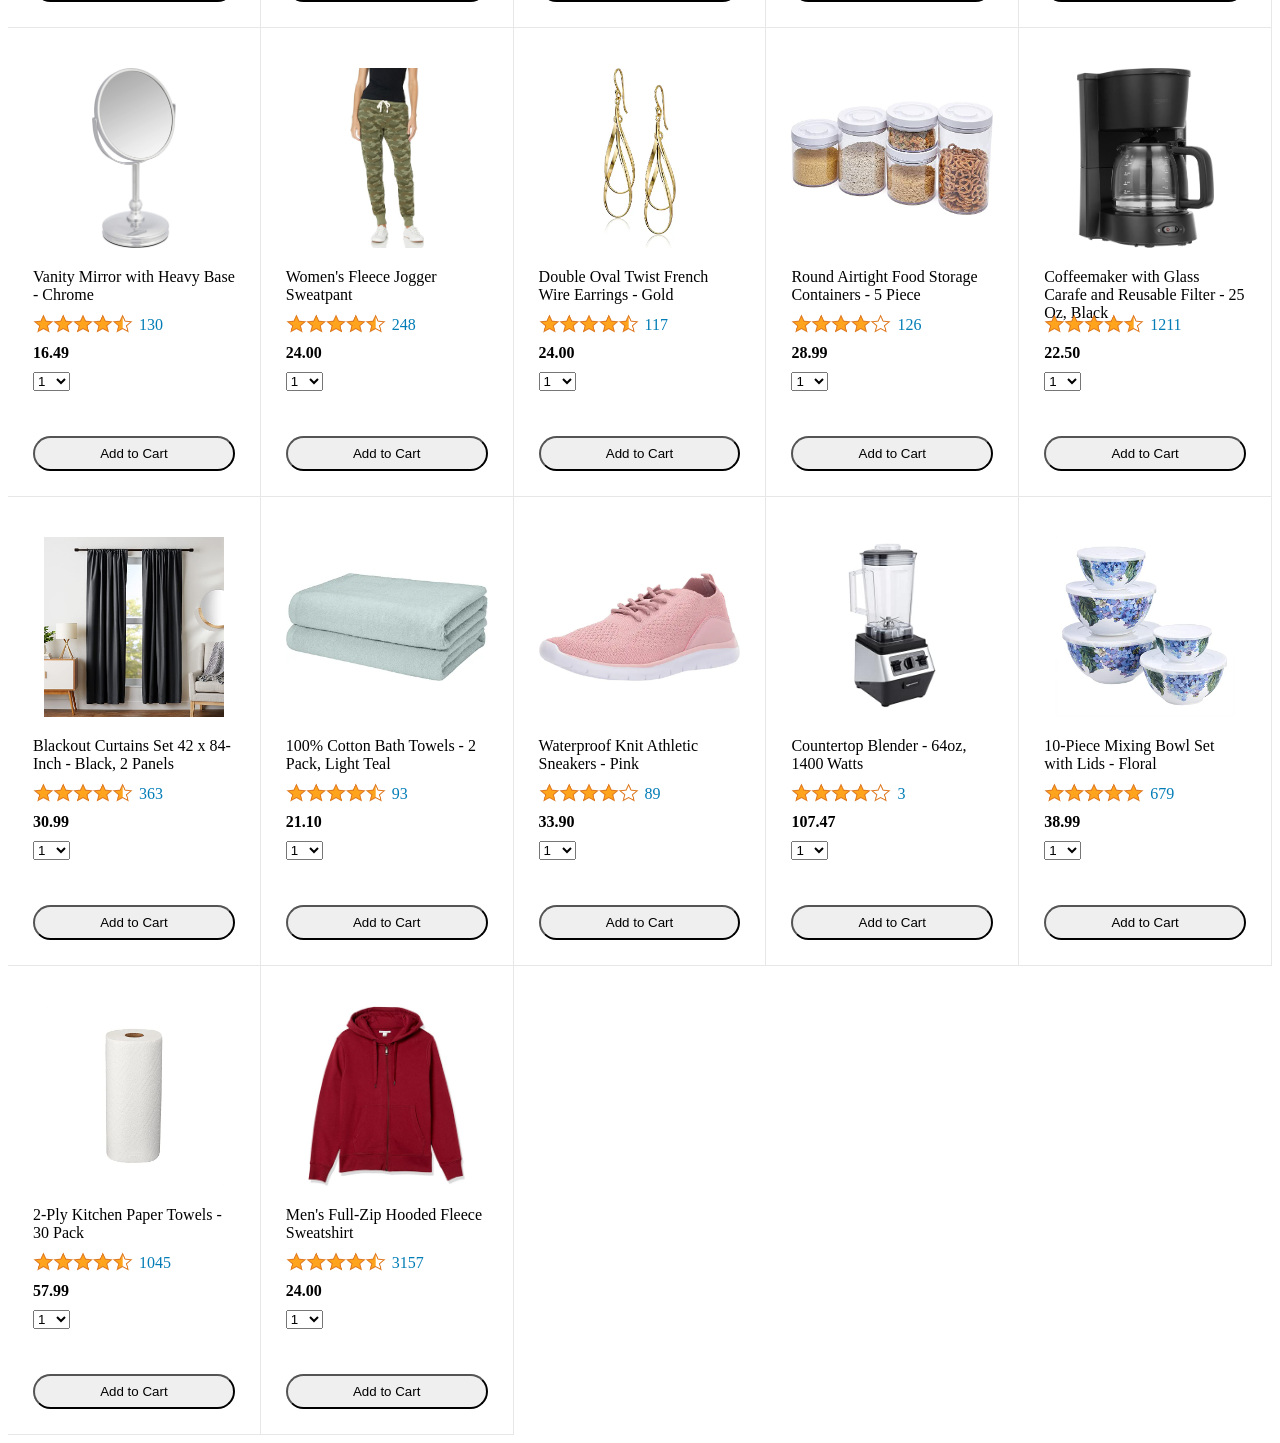
==== commit ca9ce918: "so many change" ====
--- a/amazon.html
+++ b/amazon.html
@@ -3,35 +3,35 @@
   <head>
     <title>Amazon Project</title>
 
-    <!-- This code is needed for responsive design to work.
-      (Responsive design = make the website look good on
-      smaller screen sizes like a phone or a tablet). -->
-
     <meta name="viewport" content="width=device-width, initial-scale=1">
 
-    <!-- Load a font called Roboto from Google Fonts. -->
     <link rel="preconnect" href="https://fonts.googleapis.com">
     <link rel="preconnect" href="https://fonts.gstatic.com" crossorigin>
-    <link href="https://fonts.googleapis.com/css2?family=Roboto:wght@400;500;700&display=swap" rel="stylesheet">
+    <link
+      href="https://fonts.googleapis.com/css2?family=Roboto:wght@400;500;700&display=swap"
+      rel="stylesheet">
 
-    <!-- Here are the CSS files for this page. -->
     <link rel="stylesheet" href="styles/shared/general.css">
     <link rel="stylesheet" href="styles/shared/amazon-header.css">
     <link rel="stylesheet" href="styles/pages/amazon.css">
   </head>
+
   <body>
+    <!-- HEADER -->
     <div class="amazon-header">
       <div class="amazon-header-left-section">
         <a href="amazon.html" class="header-link">
-          <img class="amazon-logo"
-            src="images/amazon-logo-white.png">
-          <img class="amazon-mobile-logo"
-            src="images/amazon-mobile-logo-white.png">
+          <img class="amazon-logo" src="images/amazon-logo-white.png">
+          <img class="amazon-mobile-logo" src="images/amazon-mobile-logo-white.png">
         </a>
       </div>
 
       <div class="amazon-header-middle-section">
-        <input class="search-bar" type="text" placeholder="Search">
+        <input
+          class="search-bar js-search-bar"
+          type="text"
+          placeholder="Search products"
+          aria-label="Search products">
 
         <button class="search-button">
           <img class="search-icon" src="images/icons/search-icon.png">
@@ -51,16 +51,12 @@
         </a>
       </div>
     </div>
-    
+
+    <!-- PRODUCTS -->
     <div class="main">
-      <div class="products-grid js-products-grid">
-       
-      </div>
+      <div class="products-grid js-products-grid"></div>
     </div>
 
-
-    
-    
-    <script type="module" src="/scripts/amazon.js"></script>
+    <script type="module" src="scripts/amazon.js"></script>
   </body>
 </html>
--- a/styles/pages/amazon.css
+++ b/styles/pages/amazon.css
@@ -0,0 +1,159 @@
+.main {
+  margin-top: 60px;
+}
+
+.products-grid {
+  display: grid;
+
+  /* - In CSS Grid, 1fr means a column will take up the
+       remaining space in the grid.
+     - If we write 1fr 1fr ... 1fr; 8 times, this will
+       divide the grid into 8 columns, each taking up an
+       equal amount of the space.
+     - repeat(8, 1fr); is a shortcut for repeating "1fr"
+       8 times (instead of typing out "1fr" 8 times).
+       repeat(...) is a special property that works with
+       display: grid; */
+  grid-template-columns: repeat(8, 1fr);
+}
+
+/* @media is used to create responsive design (making the
+   website look good on any screen size). This @media
+   means when the screen width is 2000px or less, we
+   will divide the grid into 7 columns instead of 8. */
+@media (max-width: 2000px) {
+  .products-grid {
+    grid-template-columns: repeat(7, 1fr);
+  }
+}
+
+/* This @media means when the screen width is 1600px or
+   less, we will divide the grid into 6 columns. */
+@media (max-width: 1600px) {
+  .products-grid {
+    grid-template-columns: repeat(6, 1fr);
+  }
+}
+
+@media (max-width: 1300px) {
+  .products-grid {
+    grid-template-columns: repeat(5, 1fr);
+  }
+}
+
+@media (max-width: 1000px) {
+  .products-grid {
+    grid-template-columns: repeat(4, 1fr);
+  }
+}
+
+@media (max-width: 800px) {
+  .products-grid {
+    grid-template-columns: repeat(3, 1fr);
+  }
+}
+
+@media (max-width: 575px) {
+  .products-grid {
+    grid-template-columns: repeat(2, 1fr);
+  }
+}
+
+@media (max-width: 450px) {
+  .products-grid {
+    grid-template-columns: 1fr;
+  }
+}
+
+.product-container {
+  padding-top: 40px;
+  padding-bottom: 25px;
+  padding-left: 25px;
+  padding-right: 25px;
+
+  border-right: 1px solid rgb(231, 231, 231);
+  border-bottom: 1px solid rgb(231, 231, 231);
+
+  display: flex;
+  flex-direction: column;
+}
+
+.product-image-container {
+  display: flex;
+  justify-content: center;
+  align-items: center;
+
+  height: 180px;
+  margin-bottom: 20px;
+}
+
+.product-image {
+  /* Images will overflow their container by default. To
+    prevent this, we set max-width and max-height to 100%
+    so they stay inside their container. */
+  max-width: 100%;
+  max-height: 100%;
+}
+
+.product-name {
+  height: 40px;
+  margin-bottom: 5px;
+}
+
+.product-rating-container {
+  display: flex;
+  align-items: center;
+  margin-bottom: 10px;
+}
+
+.product-rating-stars {
+  width: 100px;
+  margin-right: 6px;
+}
+
+.product-rating-count {
+  color: rgb(1, 124, 182);
+  cursor: pointer;
+  margin-top: 3px;
+}
+
+.product-price {
+  font-weight: 700;
+  margin-bottom: 10px;
+}
+
+.product-quantity-container {
+  margin-bottom: 17px;
+}
+
+.product-spacer {
+  flex: 1;
+}
+
+.added-to-cart {
+  color: rgb(6, 125, 98);
+  font-size: 16px;
+
+  display: flex;
+  align-items: center;
+  margin-bottom: 8px;
+
+  /* At first, the "Added to cart" message will
+     be invisible. Use JavaScript to change the
+     opacity and make it visible. */
+  opacity: 0;
+}
+
+.added-to-cart img {
+  height: 20px;
+  margin-right: 5px;
+}
+
+.add-to-cart-button {
+  width: 100%;
+  padding: 8px;
+  border-radius: 50px;
+}
+
+
+
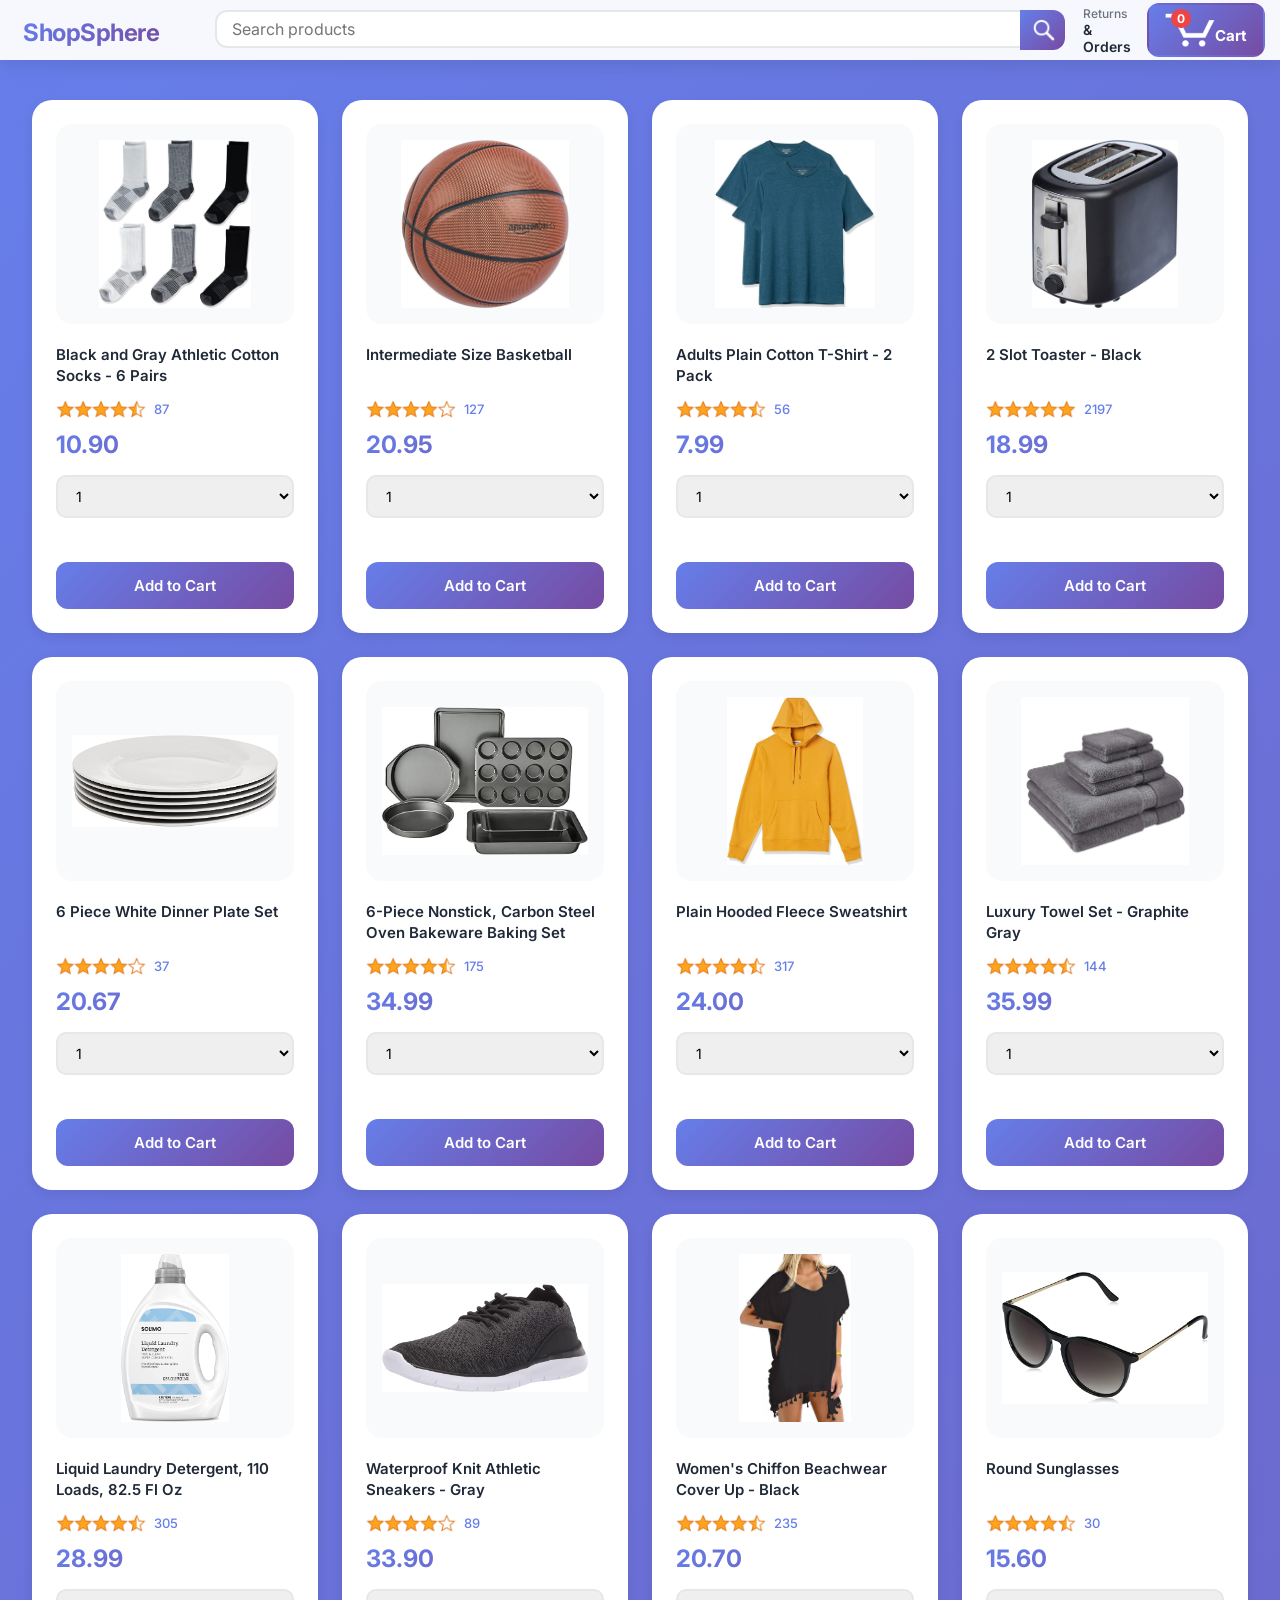
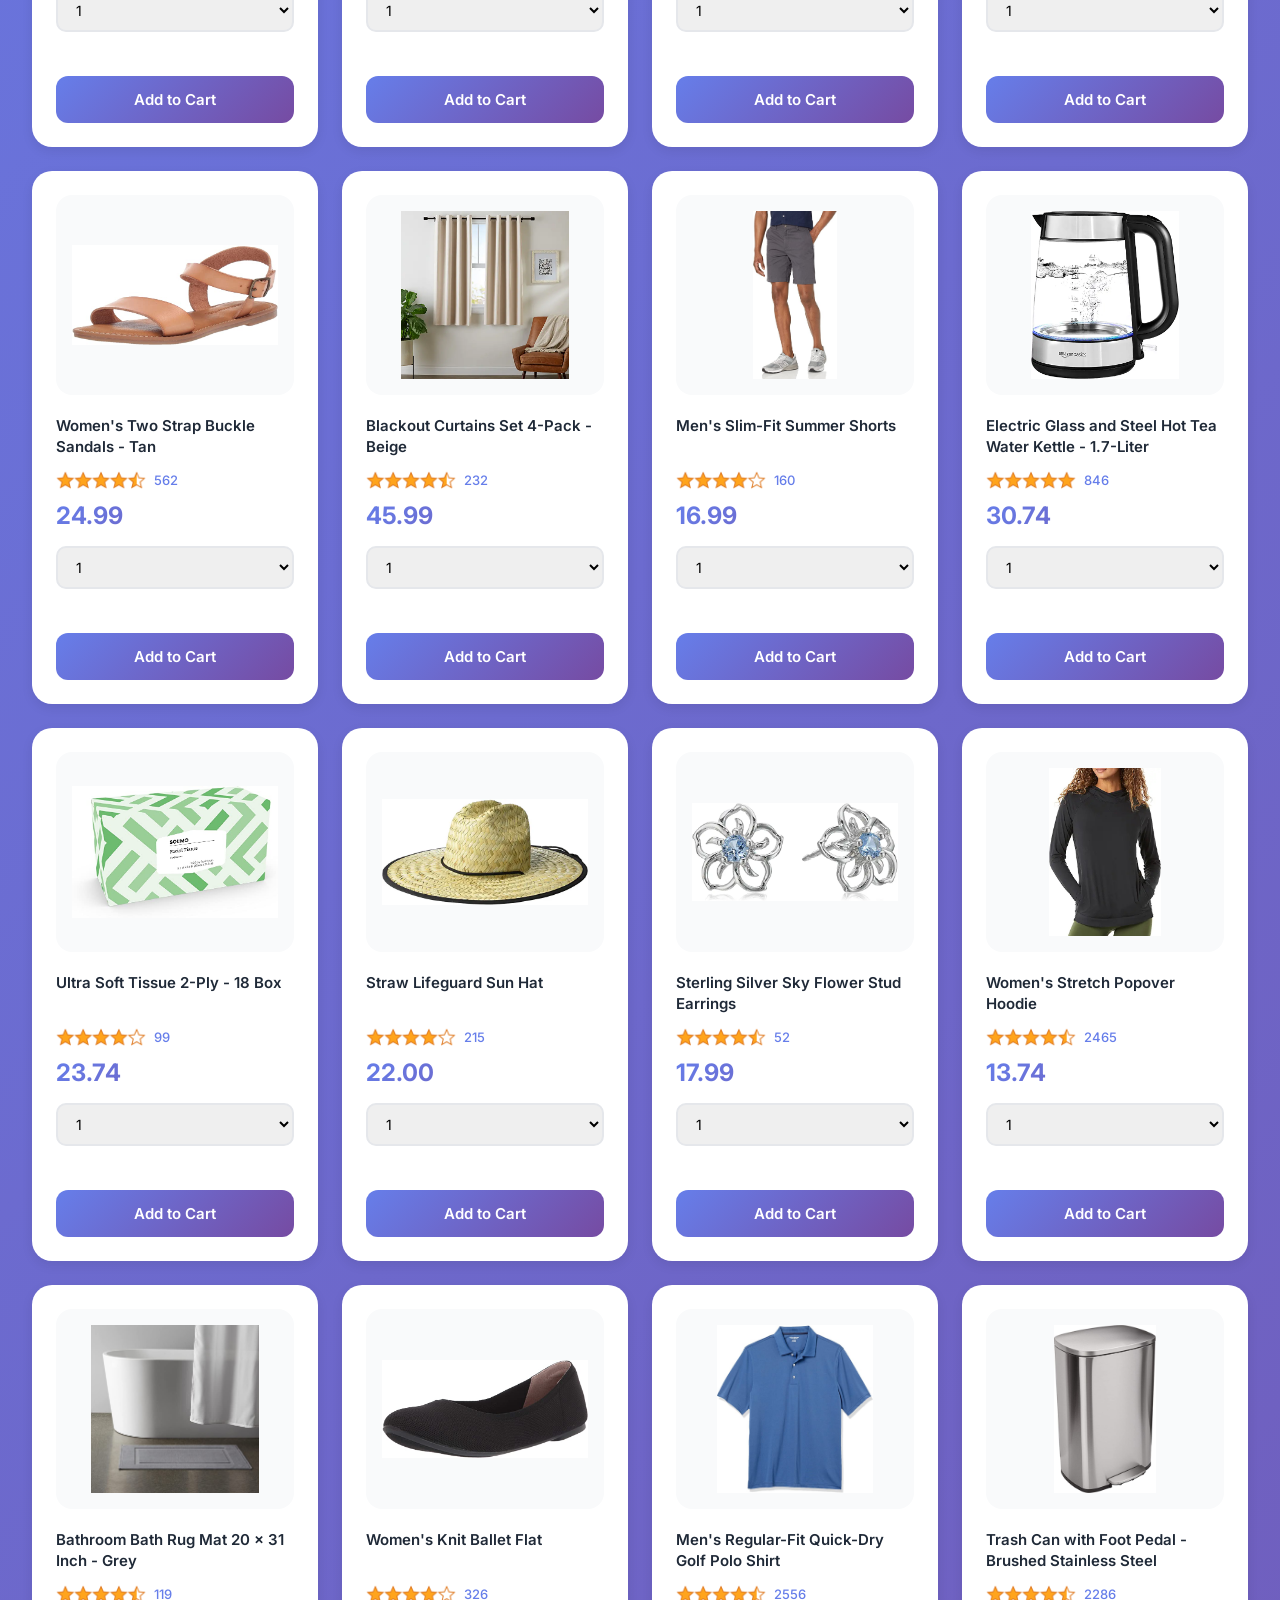
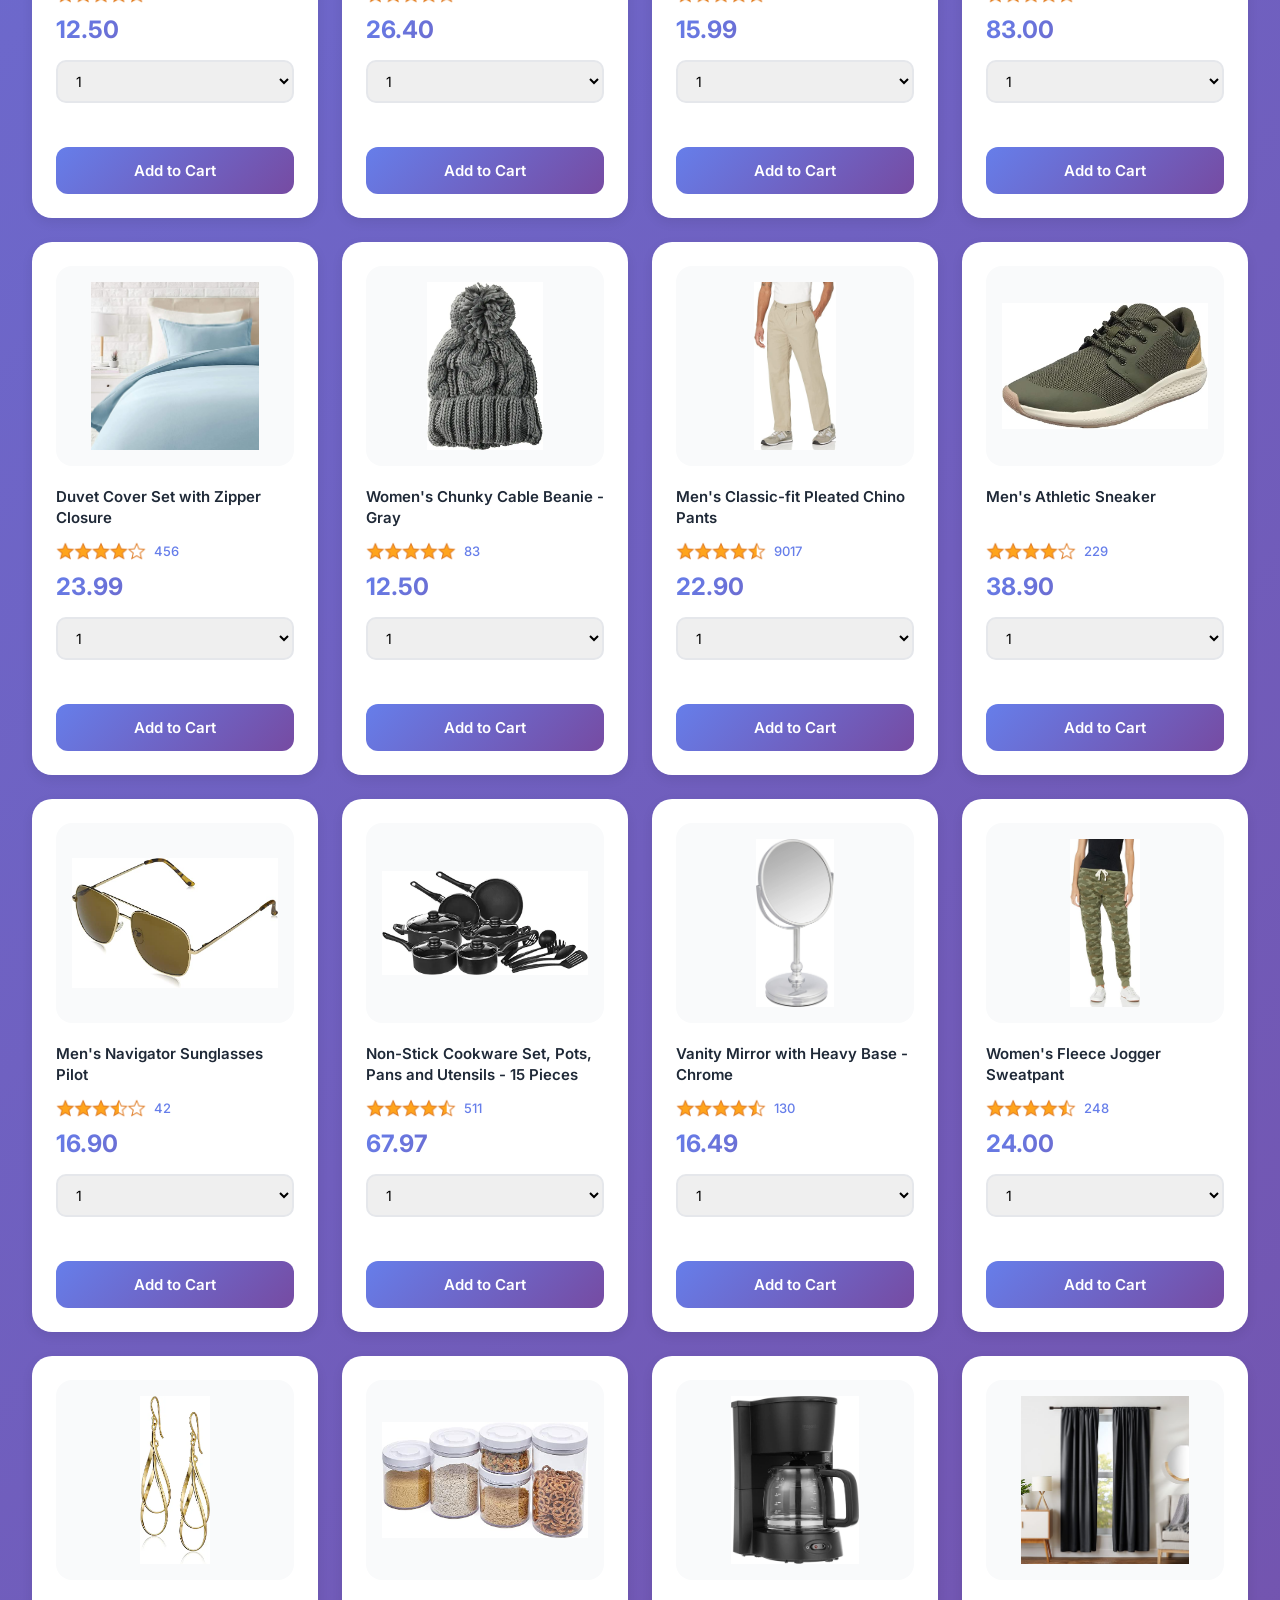
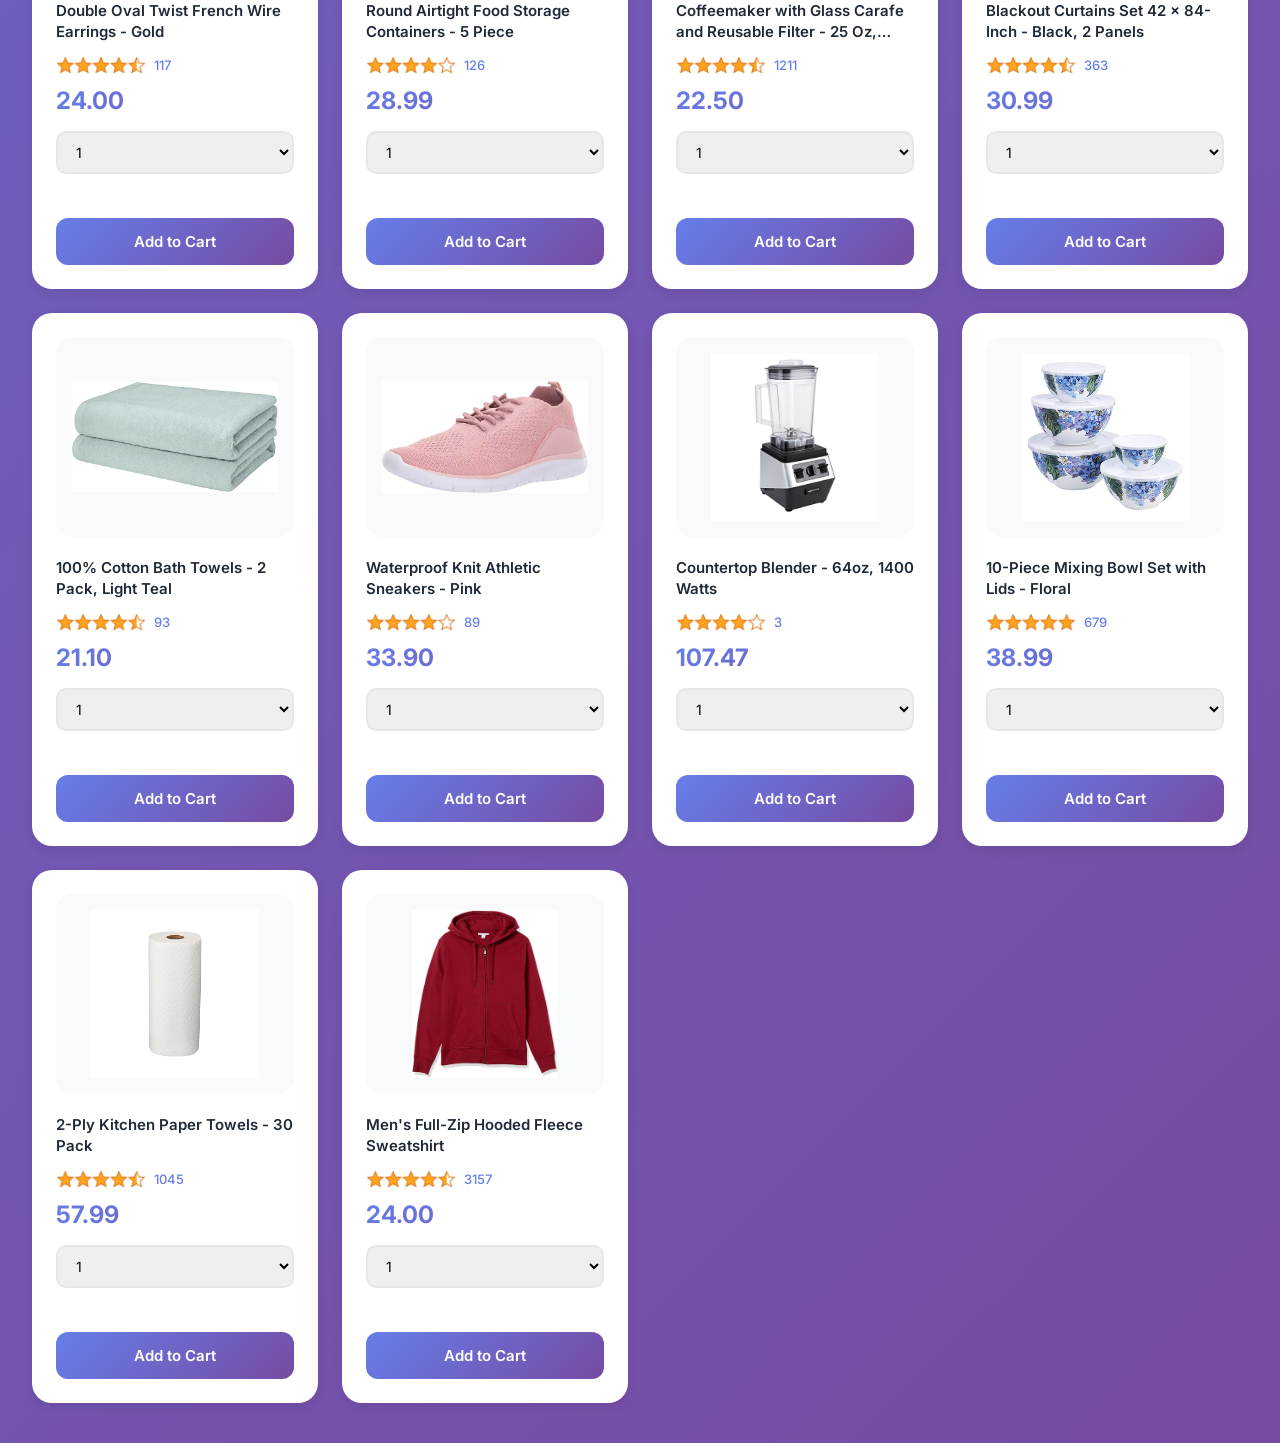
==== commit df81927d: "design change" ====
--- a/amazon.html
+++ b/amazon.html
@@ -1,49 +1,41 @@
 <!DOCTYPE html>
 <html>
   <head>
-    <title>Amazon Project</title>
-
+    <title>ShopSphere</title>
     <meta name="viewport" content="width=device-width, initial-scale=1">
-
     <link rel="preconnect" href="https://fonts.googleapis.com">
     <link rel="preconnect" href="https://fonts.gstatic.com" crossorigin>
     <link
-      href="https://fonts.googleapis.com/css2?family=Roboto:wght@400;500;700&display=swap"
+      href="https://fonts.googleapis.com/css2?family=Inter:wght@400;500;600;700&display=swap"
       rel="stylesheet">
-
     <link rel="stylesheet" href="styles/shared/general.css">
     <link rel="stylesheet" href="styles/shared/amazon-header.css">
     <link rel="stylesheet" href="styles/pages/amazon.css">
   </head>
-
   <body>
     <!-- HEADER -->
     <div class="amazon-header">
       <div class="amazon-header-left-section">
         <a href="amazon.html" class="header-link">
-          <img class="amazon-logo" src="images/amazon-logo-white.png">
-          <img class="amazon-mobile-logo" src="images/amazon-mobile-logo-white.png">
+          <div class="amazon-logo">ShopSphere</div>
+          <div class="amazon-mobile-logo">SS</div>
         </a>
       </div>
-
       <div class="amazon-header-middle-section">
         <input
           class="search-bar js-search-bar"
           type="text"
           placeholder="Search products"
           aria-label="Search products">
-
         <button class="search-button">
           <img class="search-icon" src="images/icons/search-icon.png">
         </button>
       </div>
-
       <div class="amazon-header-right-section">
         <a class="orders-link header-link" href="orders.html">
           <span class="returns-text">Returns</span>
           <span class="orders-text">& Orders</span>
         </a>
-
         <a class="cart-link header-link" href="checkout.html">
           <img class="cart-icon" src="images/icons/cart-icon.png">
           <div class="cart-quantity js-cart-quantity">0</div>
@@ -51,12 +43,10 @@
         </a>
       </div>
     </div>
-
     <!-- PRODUCTS -->
     <div class="main">
       <div class="products-grid js-products-grid"></div>
     </div>
-
     <script type="module" src="scripts/amazon.js"></script>
   </body>
-</html>
+</html>
--- a/styles/shared/general.css
+++ b/styles/shared/general.css
@@ -0,0 +1,26 @@
+* {
+  margin: 0;
+  padding: 0;
+  box-sizing: border-box;
+}
+
+body {
+  font-family: 'Inter', sans-serif;
+  background: linear-gradient(135deg, #667eea 0%, #764ba2 100%);
+  min-height: 100vh;
+  padding-bottom: 40px;
+}
+
+button {
+  font-family: 'Inter', sans-serif;
+  cursor: pointer;
+}
+
+a {
+  text-decoration: none;
+  color: inherit;
+}
+
+input {
+  font-family: 'Inter', sans-serif;
+}
--- a/styles/shared/amazon-header.css
+++ b/styles/shared/amazon-header.css
@@ -0,0 +1,205 @@
+.amazon-header {
+  background: rgba(255, 255, 255, 0.95);
+  backdrop-filter: blur(10px);
+  box-shadow: 0 4px 20px rgba(0, 0, 0, 0.1);
+  color: #1f2937;
+  padding-left: 15px;
+  padding-right: 15px;
+
+  display: flex;
+  align-items: center;
+  justify-content: space-between;
+
+  position: fixed;
+  top: 0;
+  left: 0;
+  right: 0;
+  height: 60px;
+  z-index: 100;
+}
+
+.amazon-header-left-section {
+  width: 180px;
+}
+
+@media (max-width: 800px) {
+  .amazon-header-left-section {
+    width: unset;
+  }
+}
+
+.header-link {
+  display: inline-block;
+  padding: 6px;
+  border-radius: 10px;
+  cursor: pointer;
+  text-decoration: none;
+  border: 2px solid transparent;
+  transition: all 0.2s ease;
+}
+
+.header-link:hover {
+  background: rgba(102, 126, 234, 0.1);
+  border: 2px solid rgba(102, 126, 234, 0.2);
+}
+
+.amazon-logo {
+  width: 140px;
+  margin-top: 5px;
+  font-weight: 700;
+  font-size: 24px;
+  background: linear-gradient(135deg, #667eea 0%, #764ba2 100%);
+  -webkit-background-clip: text;
+  -webkit-text-fill-color: transparent;
+  background-clip: text;
+  letter-spacing: -0.5px;
+}
+
+.amazon-mobile-logo {
+  display: none;
+}
+
+@media (max-width: 575px) {
+  .amazon-logo {
+    display: none;
+  }
+
+  .amazon-mobile-logo {
+    display: block;
+    height: 35px;
+    margin-top: 5px;
+    font-weight: 700;
+    font-size: 20px;
+    background: linear-gradient(135deg, #667eea 0%, #764ba2 100%);
+    -webkit-background-clip: text;
+    -webkit-text-fill-color: transparent;
+    background-clip: text;
+  }
+}
+
+.amazon-header-middle-section {
+  flex: 1;
+  max-width: 850px;
+  margin-left: 10px;
+  margin-right: 10px;
+  display: flex;
+}
+
+.search-bar {
+  flex: 1;
+  width: 0;
+  font-size: 16px;
+  height: 38px;
+  padding-left: 15px;
+  border: 2px solid #e5e7eb;
+  border-top-left-radius: 12px;
+  border-bottom-left-radius: 12px;
+  border-top-right-radius: 0;
+  border-bottom-right-radius: 0;
+  border-right: none;
+  outline: none;
+  transition: all 0.3s ease;
+}
+
+.search-bar:focus {
+  border-color: #667eea;
+  box-shadow: 0 0 0 3px rgba(102, 126, 234, 0.1);
+}
+
+.search-button {
+  background: linear-gradient(135deg, #667eea 0%, #764ba2 100%);
+  border: none;
+  width: 45px;
+  height: 40px;
+  border-top-right-radius: 12px;
+  border-bottom-right-radius: 12px;
+  flex-shrink: 0;
+  cursor: pointer;
+  transition: transform 0.2s ease, box-shadow 0.2s ease;
+}
+
+.search-button:hover {
+  transform: translateY(-2px);
+  box-shadow: 0 6px 20px rgba(102, 126, 234, 0.4);
+}
+
+.search-button:active {
+  transform: translateY(0);
+}
+
+.search-icon {
+  height: 22px;
+  margin-left: 2px;
+  margin-top: 3px;
+  filter: brightness(0) invert(1);
+}
+
+.amazon-header-right-section {
+  width: 180px;
+  flex-shrink: 0;
+  display: flex;
+  justify-content: end;
+  align-items: center;
+  gap: 8px;
+}
+
+.orders-link {
+  color: #1f2937;
+}
+
+.returns-text {
+  display: block;
+  font-size: 12px;
+  color: #6b7280;
+  font-weight: 500;
+}
+
+.orders-text {
+  display: block;
+  font-size: 14px;
+  font-weight: 600;
+  color: #1f2937;
+}
+
+.cart-link {
+  color: white;
+  display: flex;
+  align-items: center;
+  position: relative;
+  background: linear-gradient(135deg, #667eea 0%, #764ba2 100%);
+  padding: 8px 16px;
+  border-radius: 12px;
+  transition: transform 0.2s ease, box-shadow 0.2s ease;
+}
+
+.cart-link:hover {
+  transform: translateY(-2px);
+  box-shadow: 0 6px 20px rgba(102, 126, 234, 0.4);
+  border: 2px solid transparent;
+}
+
+.cart-icon {
+  width: 50px;
+  filter: brightness(0) invert(1);
+}
+
+.cart-text {
+  margin-top: 12px;
+  font-size: 15px;
+  font-weight: 700;
+}
+
+.cart-quantity {
+  color: white;
+  background: #ef4444;
+  font-size: 12px;
+  font-weight: 700;
+  border-radius: 10px;
+  padding: 2px 6px;
+  min-width: 20px;
+  text-align: center;
+
+  position: absolute;
+  top: 4px;
+  left: 22px;
+}
--- a/styles/pages/amazon.css
+++ b/styles/pages/amazon.css
@@ -1,129 +1,125 @@
+/* MAIN CONTENT */
 .main {
-  margin-top: 60px;
+  margin-top: 100px;
+  padding: 0 32px;
 }
 
 .products-grid {
   display: grid;
-
-  /* - In CSS Grid, 1fr means a column will take up the
-       remaining space in the grid.
-     - If we write 1fr 1fr ... 1fr; 8 times, this will
-       divide the grid into 8 columns, each taking up an
-       equal amount of the space.
-     - repeat(8, 1fr); is a shortcut for repeating "1fr"
-       8 times (instead of typing out "1fr" 8 times).
-       repeat(...) is a special property that works with
-       display: grid; */
-  grid-template-columns: repeat(8, 1fr);
+  grid-template-columns: repeat(auto-fill, minmax(280px, 1fr));
+  gap: 24px;
 }
 
-/* @media is used to create responsive design (making the
-   website look good on any screen size). This @media
-   means when the screen width is 2000px or less, we
-   will divide the grid into 7 columns instead of 8. */
-@media (max-width: 2000px) {
+@media (max-width: 768px) {
+  .main {
+    padding: 0 16px;
+    margin-top: 80px;
+  }
+
   .products-grid {
-    grid-template-columns: repeat(7, 1fr);
+    gap: 16px;
+    grid-template-columns: repeat(auto-fill, minmax(160px, 1fr));
   }
 }
 
-/* This @media means when the screen width is 1600px or
-   less, we will divide the grid into 6 columns. */
-@media (max-width: 1600px) {
-  .products-grid {
-    grid-template-columns: repeat(6, 1fr);
-  }
+/* PRODUCT CARDS */
+.product-container {
+  background: white;
+  border-radius: 20px;
+  padding: 24px;
+  display: flex;
+  flex-direction: column;
+  transition: transform 0.3s ease, box-shadow 0.3s ease;
+  box-shadow: 0 4px 12px rgba(0, 0, 0, 0.08);
 }
 
-@media (max-width: 1300px) {
-  .products-grid {
-    grid-template-columns: repeat(5, 1fr);
-  }
-}
-
-@media (max-width: 1000px) {
-  .products-grid {
-    grid-template-columns: repeat(4, 1fr);
-  }
-}
-
-@media (max-width: 800px) {
-  .products-grid {
-    grid-template-columns: repeat(3, 1fr);
-  }
-}
-
-@media (max-width: 575px) {
-  .products-grid {
-    grid-template-columns: repeat(2, 1fr);
-  }
-}
-
-@media (max-width: 450px) {
-  .products-grid {
-    grid-template-columns: 1fr;
-  }
-}
-
-.product-container {
-  padding-top: 40px;
-  padding-bottom: 25px;
-  padding-left: 25px;
-  padding-right: 25px;
-
-  border-right: 1px solid rgb(231, 231, 231);
-  border-bottom: 1px solid rgb(231, 231, 231);
-
-  display: flex;
-  flex-direction: column;
+.product-container:hover {
+  transform: translateY(-8px);
+  box-shadow: 0 12px 32px rgba(0, 0, 0, 0.15);
 }
 
 .product-image-container {
   display: flex;
   justify-content: center;
   align-items: center;
-
-  height: 180px;
+  height: 200px;
   margin-bottom: 20px;
+  background: #f9fafb;
+  border-radius: 16px;
+  padding: 16px;
 }
 
 .product-image {
-  /* Images will overflow their container by default. To
-    prevent this, we set max-width and max-height to 100%
-    so they stay inside their container. */
   max-width: 100%;
   max-height: 100%;
+  object-fit: contain;
 }
 
 .product-name {
-  height: 40px;
-  margin-bottom: 5px;
+  font-size: 15px;
+  font-weight: 600;
+  color: #1f2937;
+  margin-bottom: 12px;
+  height: 44px;
+  line-height: 1.4;
+  overflow: hidden;
+  display: -webkit-box;
+  -webkit-line-clamp: 2;
+  -webkit-box-orient: vertical;
 }
 
 .product-rating-container {
   display: flex;
   align-items: center;
-  margin-bottom: 10px;
+  margin-bottom: 12px;
+  gap: 8px;
 }
 
 .product-rating-stars {
-  width: 100px;
-  margin-right: 6px;
+  width: 90px;
+  height: 18px;
 }
 
 .product-rating-count {
-  color: rgb(1, 124, 182);
+  color: #667eea;
+  font-size: 13px;
+  font-weight: 500;
   cursor: pointer;
-  margin-top: 3px;
+  transition: color 0.2s ease;
+}
+
+.product-rating-count:hover {
+  color: #764ba2;
 }
 
 .product-price {
+  font-size: 24px;
   font-weight: 700;
-  margin-bottom: 10px;
+  background: linear-gradient(135deg, #667eea 0%, #764ba2 100%);
+  -webkit-background-clip: text;
+  -webkit-text-fill-color: transparent;
+  background-clip: text;
+  margin-bottom: 16px;
 }
 
 .product-quantity-container {
-  margin-bottom: 17px;
+  margin-bottom: 16px;
+}
+
+.product-quantity-container select {
+  width: 100%;
+  padding: 10px 14px;
+  border: 2px solid #e5e7eb;
+  border-radius: 10px;
+  font-size: 14px;
+  font-family: 'Inter', sans-serif;
+  cursor: pointer;
+  transition: border-color 0.2s ease;
+  outline: none;
+}
+
+.product-quantity-container select:focus {
+  border-color: #667eea;
 }
 
 .product-spacer {
@@ -131,29 +127,41 @@
 }
 
 .added-to-cart {
-  color: rgb(6, 125, 98);
-  font-size: 16px;
-
   display: flex;
   align-items: center;
-  margin-bottom: 8px;
-
-  /* At first, the "Added to cart" message will
-     be invisible. Use JavaScript to change the
-     opacity and make it visible. */
+  gap: 6px;
+  color: #10b981;
+  font-size: 14px;
+  font-weight: 600;
+  margin-bottom: 10px;
   opacity: 0;
+  transition: opacity 0.3s ease;
 }
 
 .added-to-cart img {
-  height: 20px;
-  margin-right: 5px;
+  height: 18px;
+  width: 18px;
 }
 
 .add-to-cart-button {
   width: 100%;
-  padding: 8px;
-  border-radius: 50px;
+  padding: 14px;
+  background: linear-gradient(135deg, #667eea 0%, #764ba2 100%);
+  color: white;
+  border: none;
+  border-radius: 12px;
+  font-size: 15px;
+  font-weight: 600;
+  cursor: pointer;
+  transition: transform 0.2s ease, box-shadow 0.2s ease;
+  font-family: 'Inter', sans-serif;
 }
 
+.add-to-cart-button:hover {
+  transform: translateY(-2px);
+  box-shadow: 0 6px 20px rgba(102, 126, 234, 0.4);
+}
 
-
+.add-to-cart-button:active {
+  transform: translateY(0);
+}
